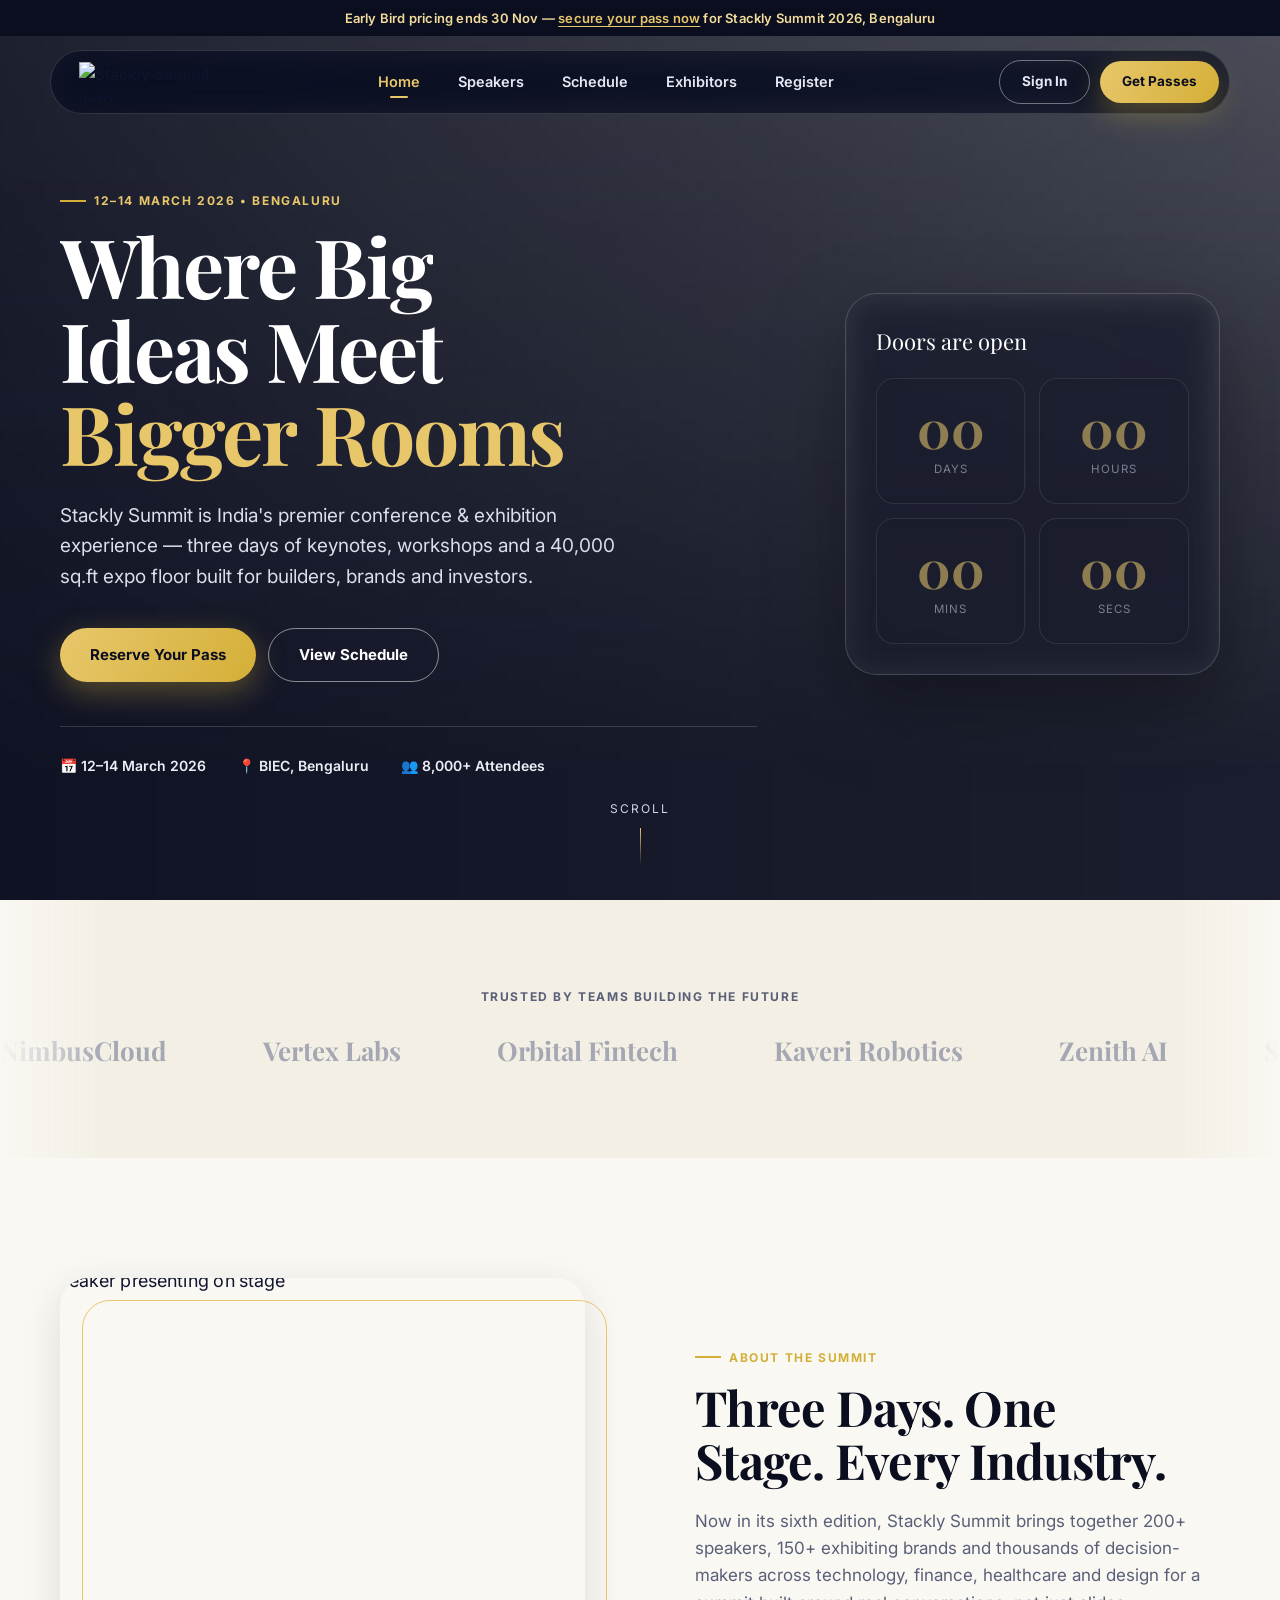
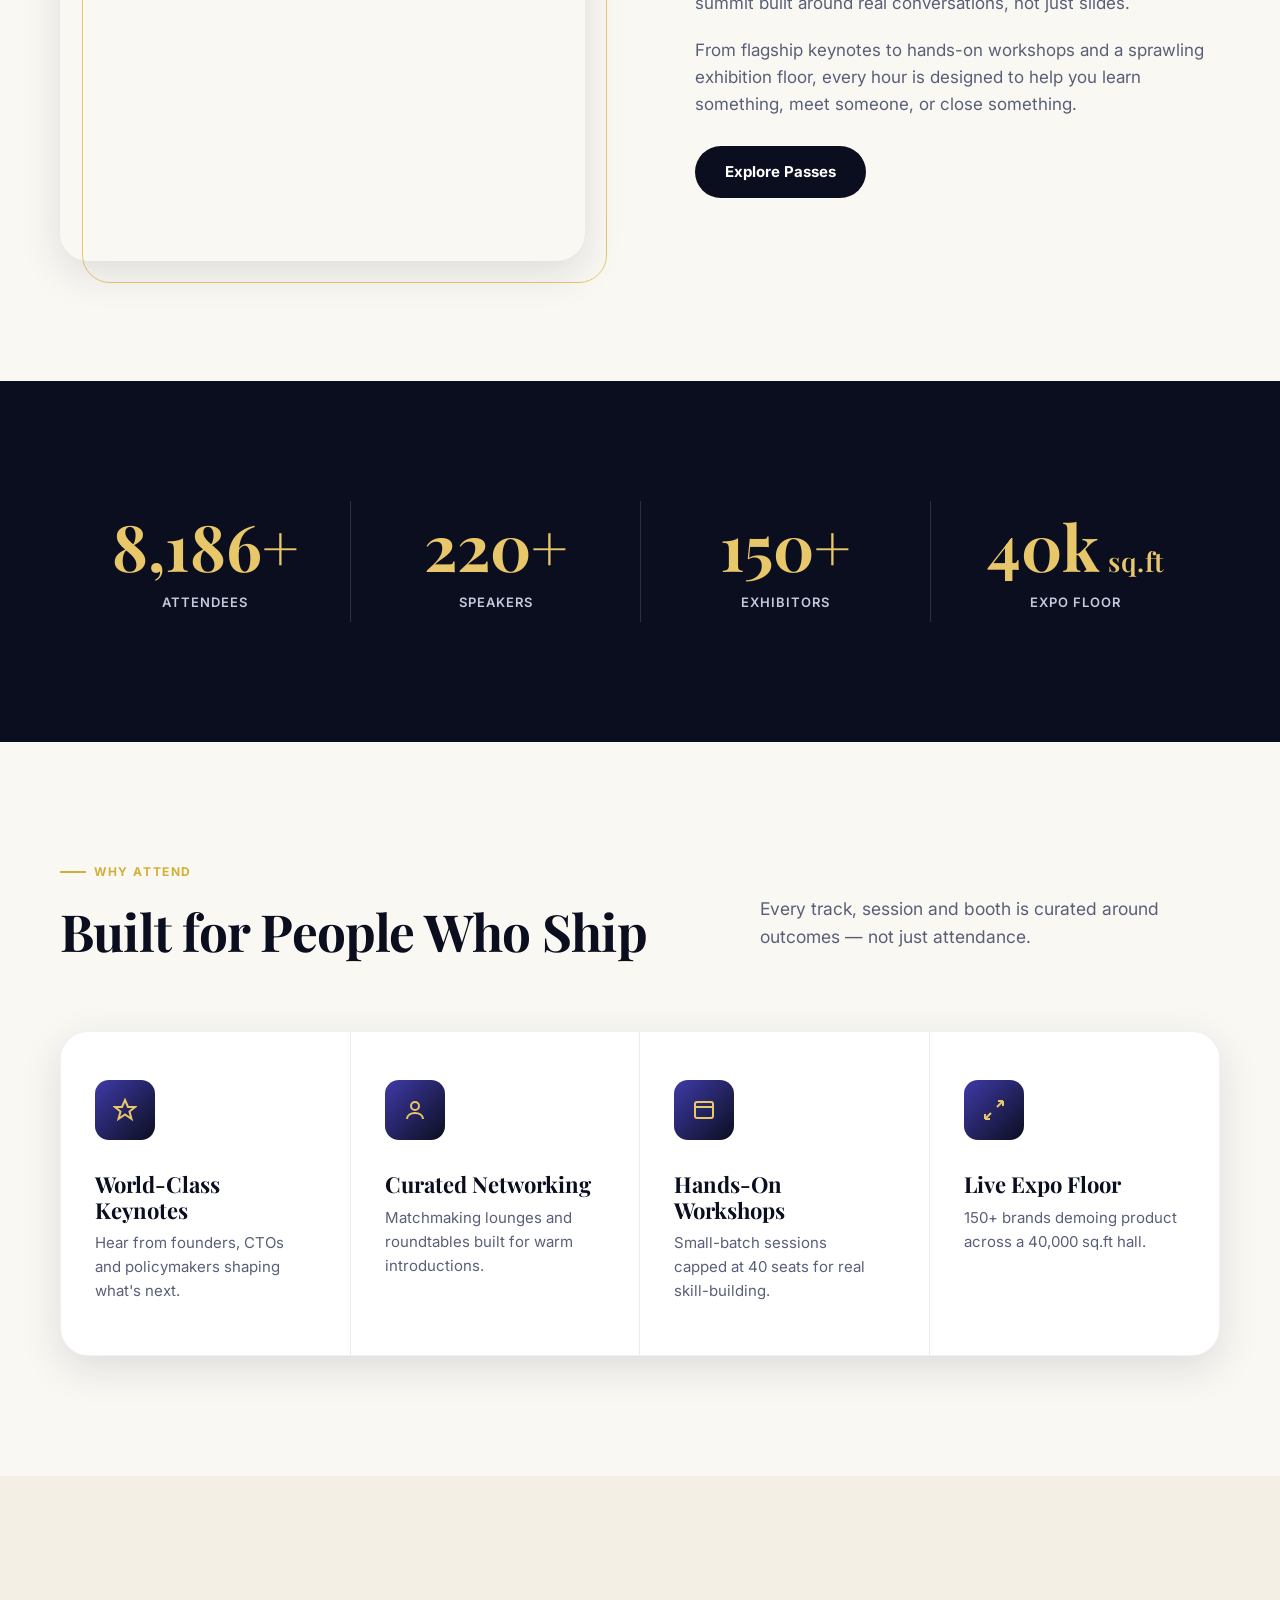
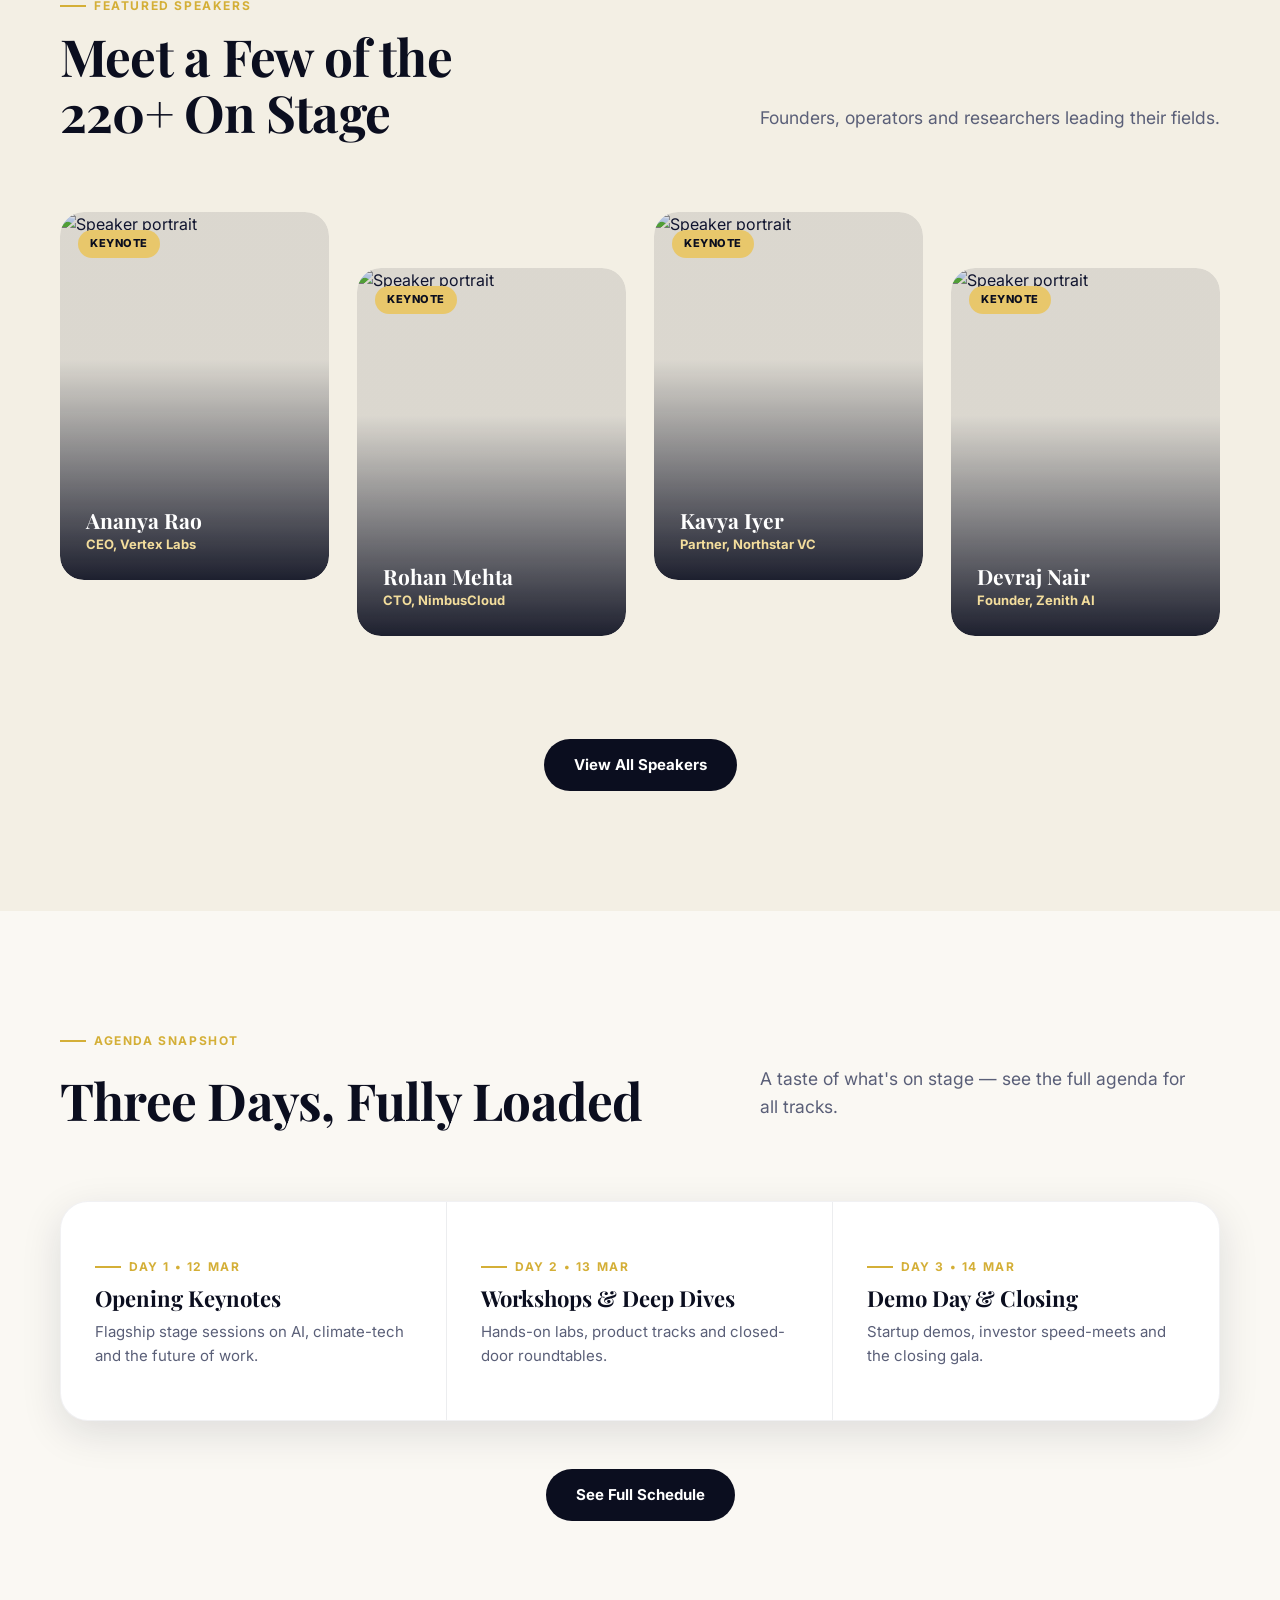
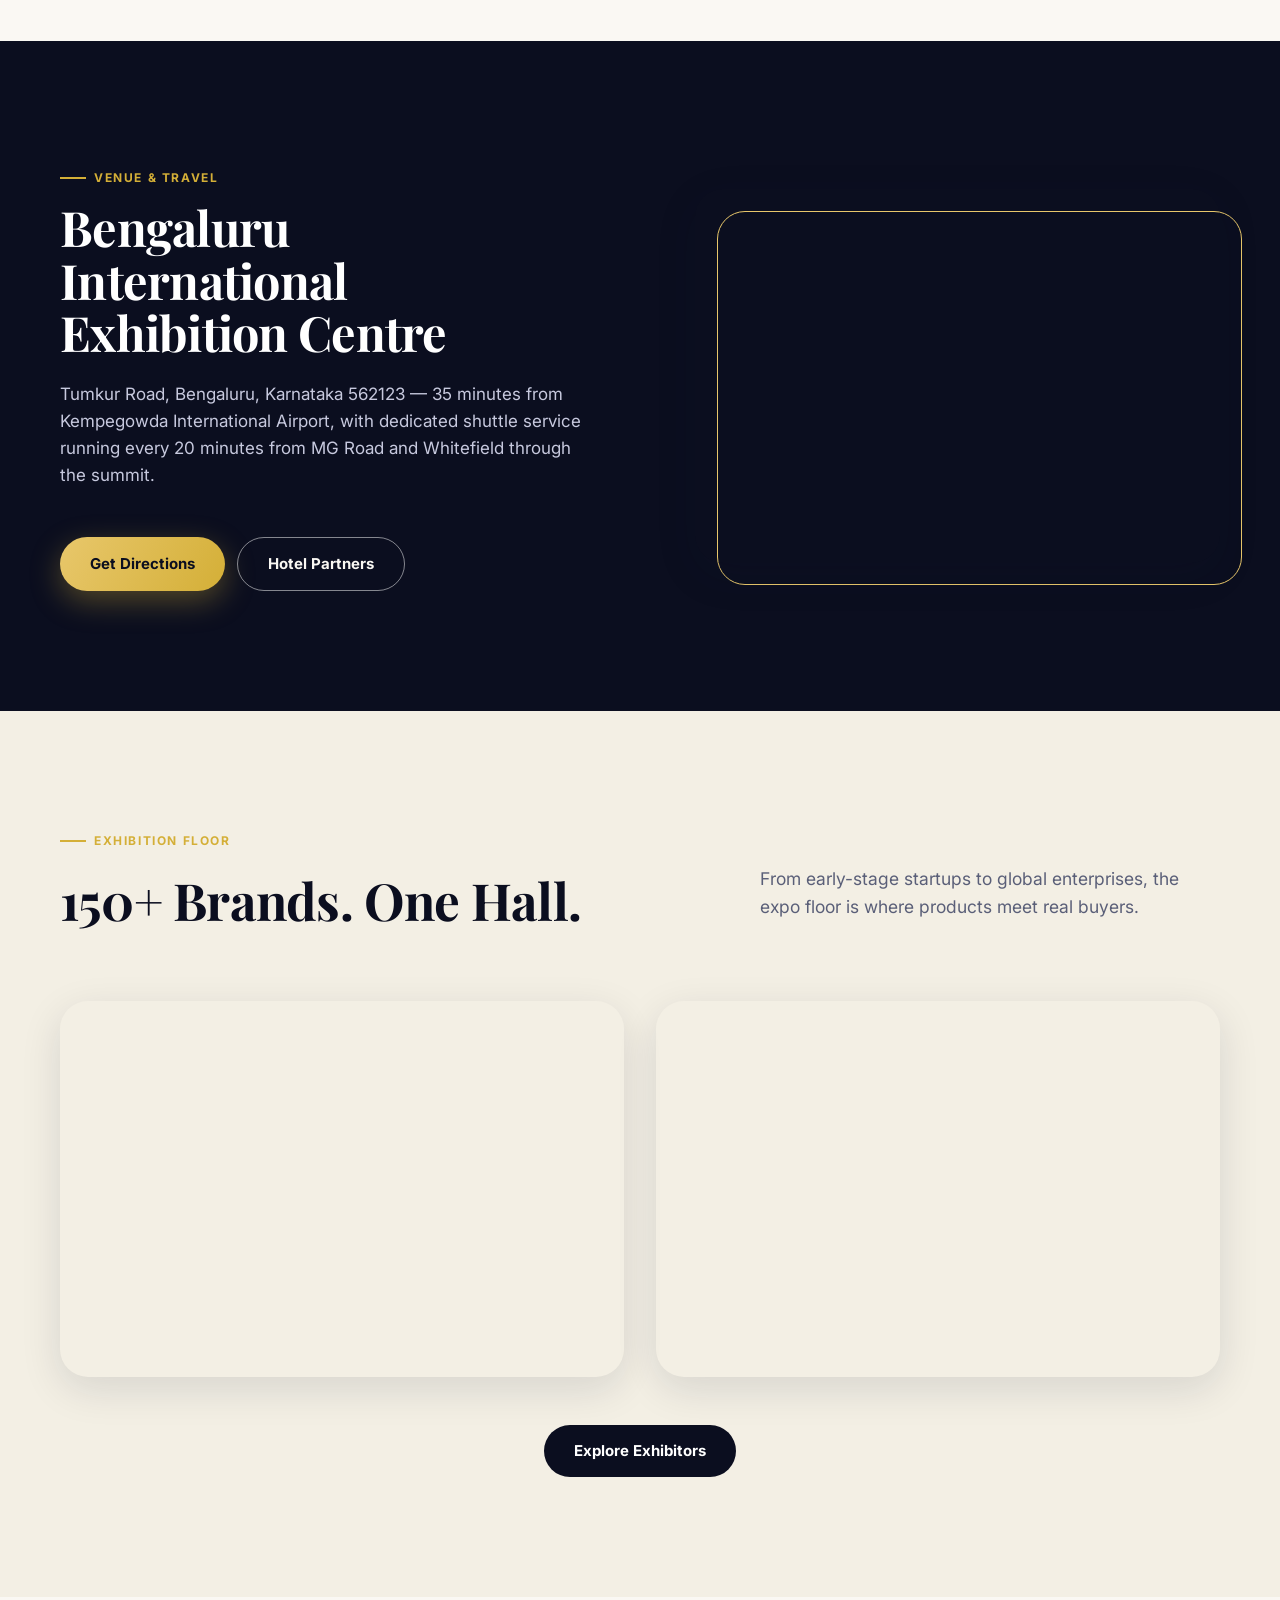
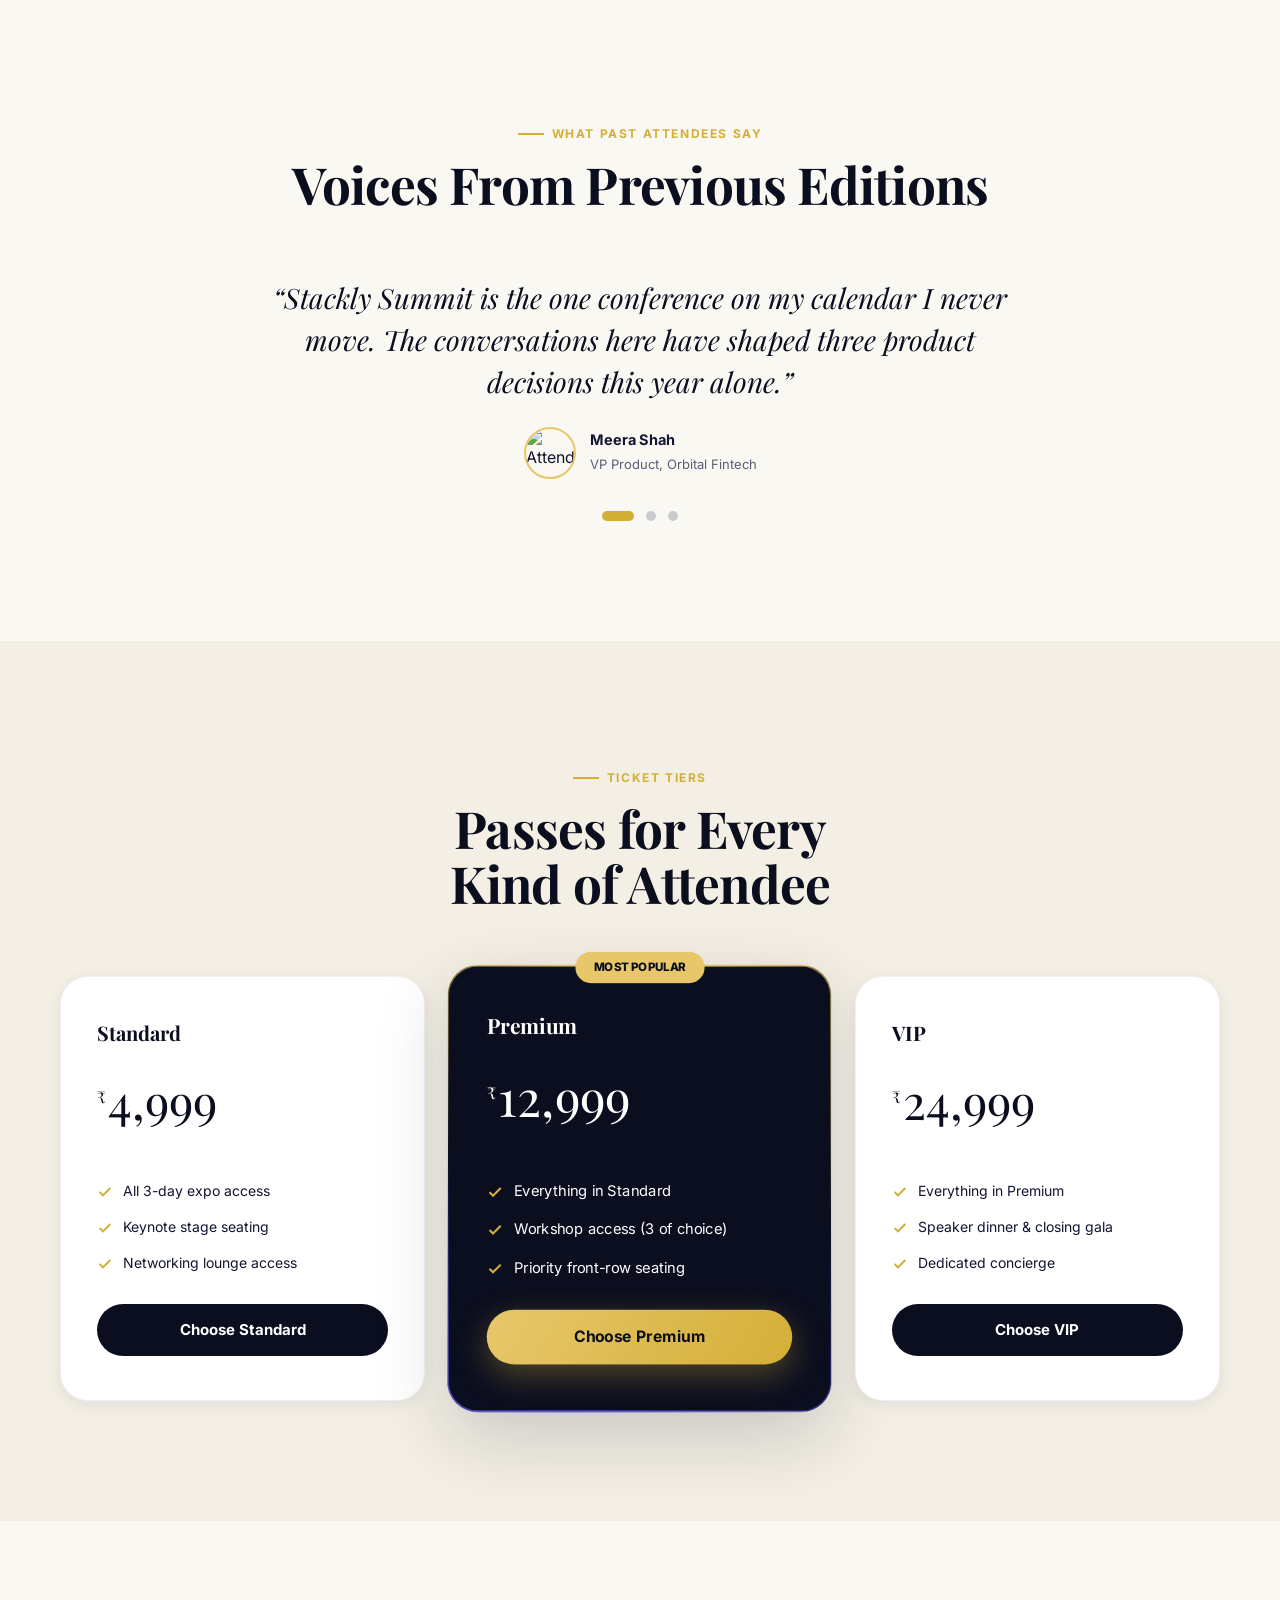
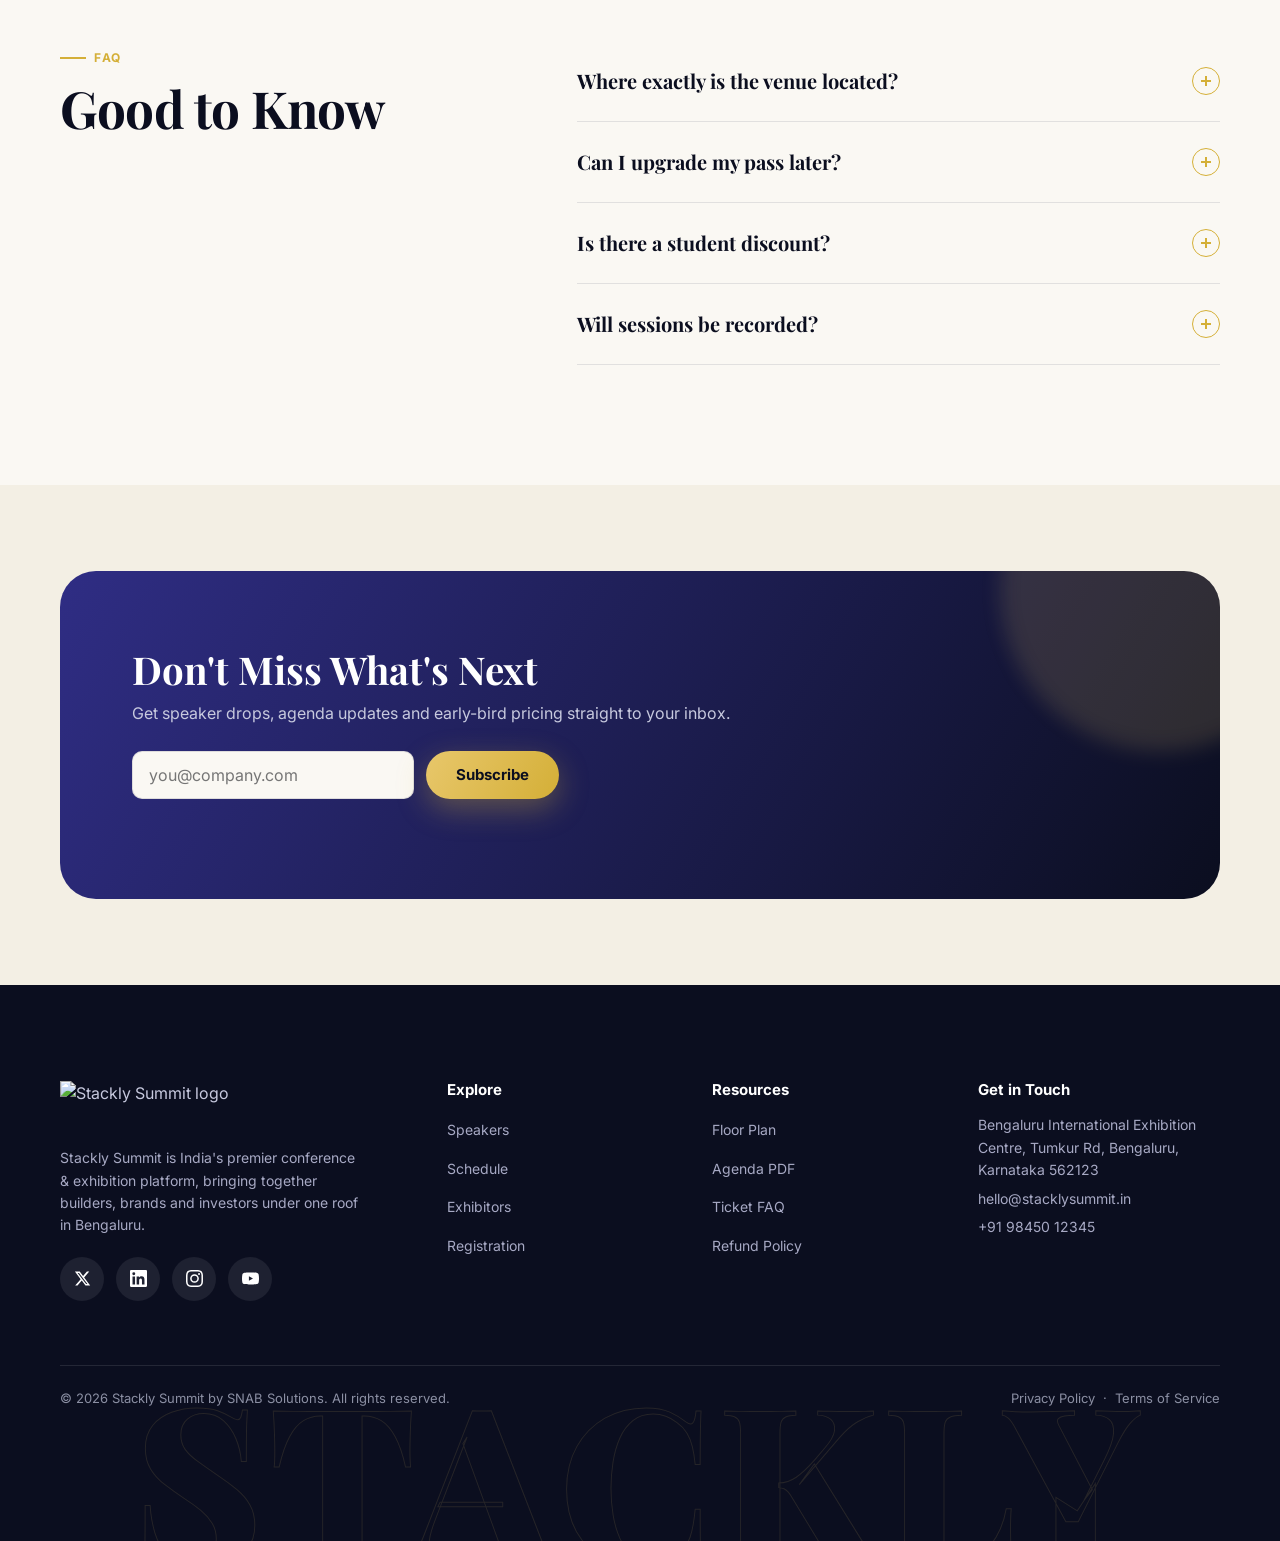
==== index.html @ 69541d1f "initial commit" ====
<!DOCTYPE html>
<html lang="en">
<head>
<meta charset="UTF-8">
<meta name="viewport" content="width=device-width, initial-scale=1.0">
<title>Stackly Summit 2026 | Conference & Exhibition, Bengaluru</title>
<meta name="description" content="Stackly Summit 2026 is India's premier conference and exhibition platform — 3 days, 220+ speakers, 150+ exhibitors in Bengaluru.">
<link rel="icon" href="https://wsrv.nl/?url=https://snabsolutions.in/wp-content/uploads/2026/02/stackly-snab-solutions.png&w=280&output=webp&q=85&fit=cover&tint=D4AF37">
<link rel="preconnect" href="https://fonts.googleapis.com">
<link rel="preconnect" href="https://fonts.gstatic.com" crossorigin>
<link href="https://fonts.googleapis.com/css2?family=Playfair+Display:wght@600;700;800&family=Inter:wght@400;500;600;700;800&display=swap" rel="stylesheet">
<meta name="theme-color" content="#0b0e1f">
<script>document.documentElement.classList.add('js')</script>
<link rel="stylesheet" href="assets/style.css">
</head>
<body>
  <div class="announce">Early Bird pricing ends 30 Nov &mdash; <a href="register.html">secure your pass now</a> for Stackly Summit 2026, Bengaluru</div>
  <header class="site-header">
    <div class="nav-wrap">
      <a href="index.html" class="logo"><img src="https://wsrv.nl/?url=https://snabsolutions.in/wp-content/uploads/2026/02/stackly-snab-solutions.png&w=280&output=webp&q=85&fit=cover&tint=D4AF37" alt="Stackly Summit logo" width="140" height="42" loading="eager"></a>
      <nav class="main-nav">
          <a href="index.html" class="active">Home</a>
          <a href="speakers.html" class="">Speakers</a>
          <a href="schedule.html" class="">Schedule</a>
          <a href="exhibitors.html" class="">Exhibitors</a>
          <a href="register.html" class="">Register</a>
      </nav>
      <div class="nav-cta">
        <a href="login.html" class="btn btn-outline btn-sm" style="border-color:rgba(255,255,255,.4);color:#e7e8f5">Sign In</a>
        <a href="register.html" class="btn btn-gold btn-sm">Get Passes</a>
        <button class="hamburger" aria-label="Menu"><span></span><span></span><span></span></button>
      </div>
    </div>
  </header>
  <div class="mobile-nav">
        <a href="index.html" class="active">Home</a>
        <a href="speakers.html" class="">Speakers</a>
        <a href="schedule.html" class="">Schedule</a>
        <a href="exhibitors.html" class="">Exhibitors</a>
        <a href="register.html" class="">Register</a>
    <a href="login.html" class="btn btn-outline">Sign In</a>
    <a href="register.html" class="btn btn-gold mt-40">Get Passes</a>
  </div>

  <section class="hero">
    <div class="hero-bg"><img fetchpriority="high" src="https://wsrv.nl/?url=https://images.unsplash.com/photo-1540575467063-178a50c2df87?auto=format&w=1920&h=1200&q=80&fit=crop&output=webp&q=70" alt="Conference audience at Stackly Summit" width="1920" height="1200"></div>
    <div class="container hero-content">
      <div class="eyebrow">12&ndash;14 March 2026 &bull; Bengaluru</div>
      <h1>Where Big Ideas Meet <em>Bigger Rooms</em></h1>
      <p>Stackly Summit is India's premier conference &amp; exhibition experience &mdash; three days of keynotes, workshops and a 40,000 sq.ft expo floor built for builders, brands and investors.</p>
      <div class="countdown" data-deadline="2026-03-12T09:00:00">
        <div class="cd-box"><strong class="cd-days">2</strong><span>Days</span></div>
        <div class="cd-box"><strong class="cd-hours">09</strong><span>Hours</span></div>
        <div class="cd-box"><strong class="cd-mins">55</strong><span>Mins</span></div>
        <div class="cd-box"><strong class="cd-secs">40</strong><span>Secs</span></div>
      </div>
      <div class="hero-actions">
        <a href="register.html" class="btn btn-gold">Reserve Your Pass</a>
        <a href="schedule.html" class="btn btn-outline">View Schedule</a>
      </div>
      <div class="hero-meta">
        <div>&#128197; 12&ndash;14 March 2026</div>
        <div>&#128205; BIEC, Bengaluru</div>
        <div>&#128101; 8,000+ Attendees</div>
      </div>
    </div>
    <div class="scroll-cue"><span>Scroll</span><span class="line"></span></div>
  </section>

  <section class="logo-strip tight">
    <p class="strip-label">Trusted by teams building the future</p>
    <div class="marquee">
      <span>NimbusCloud</span><span>Vertex Labs</span><span>Orbital Fintech</span><span>Kaveri Robotics</span><span>Zenith AI</span><span>Silverline Health</span><span>Northstar VC</span>
      <span>NimbusCloud</span><span>Vertex Labs</span><span>Orbital Fintech</span><span>Kaveri Robotics</span><span>Zenith AI</span><span>Silverline Health</span><span>Northstar VC</span>
    </div>
  </section>

  <section id="about">
    <div class="container two-col">
      <div class="reveal">
        <div class="img-frame"><img loading="lazy" decoding="async" src="https://wsrv.nl/?url=https://images.unsplash.com/photo-1517457373958-b7bdd4587205?auto=format&w=900&h=1000&q=80&fit=crop&output=webp&q=68" alt="Speaker presenting on stage" width="900" height="1000"></div>
      </div>
      <div class="reveal reveal-delay-1">
        <div class="eyebrow">About the Summit</div>
        <h2>Three Days. One Stage. Every Industry.</h2>
        <p style="color:var(--grey-600);margin-bottom:20px">Now in its sixth edition, Stackly Summit brings together 200+ speakers, 150+ exhibiting brands and thousands of decision-makers across technology, finance, healthcare and design for a summit built around real conversations, not just slides.</p>
        <p style="color:var(--grey-600);margin-bottom:28px">From flagship keynotes to hands-on workshops and a sprawling exhibition floor, every hour is designed to help you learn something, meet someone, or close something.</p>
        <a href="register.html" class="btn btn-navy">Explore Passes</a>
      </div>
    </div>
  </section>

  <section class="bg-navy">
    <div class="container stats-strip">
      <div class="stat-item reveal"><strong data-count="8200" data-suffix="+">0</strong><span>Attendees</span></div>
      <div class="stat-item reveal reveal-delay-1"><strong data-count="220" data-suffix="+">0</strong><span>Speakers</span></div>
      <div class="stat-item reveal reveal-delay-2"><strong data-count="150" data-suffix="+">0</strong><span>Exhibitors</span></div>
      <div class="stat-item reveal reveal-delay-3"><strong data-count="40" data-suffix="k sq.ft">0</strong><span>Expo Floor</span></div>
    </div>
  </section>

  <section id="why">
    <div class="container">
      <div class="section-head reveal">
        <div class="eyebrow">Why Attend</div>
        <h2>Built for People Who Ship</h2>
        <p>Every track, session and booth is curated around outcomes &mdash; not just attendance.</p>
      </div>
      <div class="grid grid-4">
        <div class="feature-card reveal"><div class="ic"><svg viewBox="0 0 24 24" fill="none" stroke-width="2"><path d="M12 2l3 7h7l-5.5 4.5L18.5 21 12 16.5 5.5 21l2-7.5L2 9h7z"/></svg></div><h3>World-Class Keynotes</h3><p>Hear from founders, CTOs and policymakers shaping what's next.</p></div>
        <div class="feature-card reveal reveal-delay-1"><div class="ic"><svg viewBox="0 0 24 24" fill="none" stroke-width="2"><circle cx="12" cy="8" r="4"/><path d="M4 21c0-4 4-6 8-6s8 2 8 6"/></svg></div><h3>Curated Networking</h3><p>Matchmaking lounges and roundtables built for warm introductions.</p></div>
        <div class="feature-card reveal reveal-delay-2"><div class="ic"><svg viewBox="0 0 24 24" fill="none" stroke-width="2"><rect x="3" y="4" width="18" height="16" rx="2"/><path d="M3 9h18"/></svg></div><h3>Hands-On Workshops</h3><p>Small-batch sessions capped at 40 seats for real skill-building.</p></div>
        <div class="feature-card reveal reveal-delay-3"><div class="ic"><svg viewBox="0 0 24 24" fill="none" stroke-width="2"><path d="M3 21l6-6M3 21v-5M3 21h5"/><path d="M21 3l-6 6M21 3v5M21 3h-5"/></svg></div><h3>Live Expo Floor</h3><p>150+ brands demoing product across a 40,000 sq.ft hall.</p></div>
      </div>
    </div>
  </section>

  <section class="bg-ivory" id="speakers-preview">
    <div class="container">
      <div class="section-head reveal">
        <div class="eyebrow">Featured Speakers</div>
        <h2>Meet a Few of the 220+ On Stage</h2>
        <p>Founders, operators and researchers leading their fields.</p>
      </div>
      <div class="grid grid-4">
        <div class="speaker-card reveal reveal-delay-0">
          <div class="img-wrap"><span class="tag">Keynote</span><img loading="lazy" decoding="async" src="https://wsrv.nl/?url=https://images.unsplash.com/photo-1633332755192-727a05c4013d?auto=format&w=440&h=505&q=80&fit=crop&output=webp&q=72" alt="Speaker portrait" width="440" height="506"></div>
          <div class="body"><h3>Ananya Rao</h3><p class="role">CEO, Vertex Labs</p></div>
        </div><div class="speaker-card reveal reveal-delay-1">
          <div class="img-wrap"><span class="tag">Keynote</span><img loading="lazy" decoding="async" src="https://wsrv.nl/?url=https://images.unsplash.com/photo-1573497019940-1c28c88b4f3e?auto=format&w=440&h=505&q=80&fit=crop&output=webp&q=72" alt="Speaker portrait" width="440" height="506"></div>
          <div class="body"><h3>Rohan Mehta</h3><p class="role">CTO, NimbusCloud</p></div>
        </div><div class="speaker-card reveal reveal-delay-2">
          <div class="img-wrap"><span class="tag">Keynote</span><img loading="lazy" decoding="async" src="https://wsrv.nl/?url=https://images.unsplash.com/photo-1560250097-0b93528c311a?auto=format&w=440&h=505&q=80&fit=crop&output=webp&q=72" alt="Speaker portrait" width="440" height="506"></div>
          <div class="body"><h3>Kavya Iyer</h3><p class="role">Partner, Northstar VC</p></div>
        </div><div class="speaker-card reveal reveal-delay-3">
          <div class="img-wrap"><span class="tag">Keynote</span><img loading="lazy" decoding="async" src="https://wsrv.nl/?url=https://images.unsplash.com/photo-1500648767791-00dcc994a43e?auto=format&w=440&h=505&q=80&fit=crop&output=webp&q=72" alt="Speaker portrait" width="440" height="506"></div>
          <div class="body"><h3>Devraj Nair</h3><p class="role">Founder, Zenith AI</p></div>
        </div>
      </div>
      <div class="text-center mt-40"><a href="speakers.html" class="btn btn-navy">View All Speakers</a></div>
    </div>
  </section>

  <section id="schedule-preview">
    <div class="container">
      <div class="section-head reveal">
        <div class="eyebrow">Agenda Snapshot</div>
        <h2>Three Days, Fully Loaded</h2>
        <p>A taste of what's on stage &mdash; see the full agenda for all tracks.</p>
      </div>
      <div class="grid grid-3">
        <div class="feature-card reveal"><div class="eyebrow">Day 1 &bull; 12 Mar</div><h3>Opening Keynotes</h3><p>Flagship stage sessions on AI, climate-tech and the future of work.</p></div>
        <div class="feature-card reveal reveal-delay-1"><div class="eyebrow">Day 2 &bull; 13 Mar</div><h3>Workshops &amp; Deep Dives</h3><p>Hands-on labs, product tracks and closed-door roundtables.</p></div>
        <div class="feature-card reveal reveal-delay-2"><div class="eyebrow">Day 3 &bull; 14 Mar</div><h3>Demo Day &amp; Closing</h3><p>Startup demos, investor speed-meets and the closing gala.</p></div>
      </div>
      <div class="text-center mt-40"><a href="schedule.html" class="btn btn-navy">See Full Schedule</a></div>
    </div>
  </section>

  <section class="bg-navy" id="venue">
    <div class="container two-col">
      <div class="reveal">
        <div class="eyebrow">Venue &amp; Travel</div>
        <h2>Bengaluru International Exhibition Centre</h2>
        <p>Tumkur Road, Bengaluru, Karnataka 562123 &mdash; 35 minutes from Kempegowda International Airport, with dedicated shuttle service running every 20 minutes from MG Road and Whitefield through the summit.</p>
        <div class="hero-actions mt-40"><a href="#" class="btn btn-gold">Get Directions</a><a href="#" class="btn btn-outline">Hotel Partners</a></div>
      </div>
      <div class="reveal reveal-delay-1">
        <div class="img-frame"><img loading="lazy" decoding="async" src="https://wsrv.nl/?url=https://images.unsplash.com/photo-1521737604893-d14cc237f11d?auto=format&w=900&h=640&q=80&fit=crop&output=webp&q=68" alt="Bengaluru exhibition venue exterior" width="900" height="640"></div>
      </div>
    </div>
  </section>

  <section id="expo-preview" class="bg-ivory">
    <div class="container">
      <div class="section-head reveal">
        <div class="eyebrow">Exhibition Floor</div>
        <h2>150+ Brands. One Hall.</h2>
        <p>From early-stage startups to global enterprises, the expo floor is where products meet real buyers.</p>
      </div>
      <div class="grid grid-2">
        <div class="img-frame reveal"><img loading="lazy" decoding="async" src="https://wsrv.nl/?url=https://images.unsplash.com/photo-1591115765373-5207764f72e7?auto=format&w=900&h=600&q=80&fit=crop&output=webp&q=68" alt="Exhibition booth with visitors" width="900" height="600"></div>
        <div class="img-frame reveal reveal-delay-1"><img loading="lazy" decoding="async" src="https://wsrv.nl/?url=https://images.unsplash.com/photo-1531058020387-3be344556be6?auto=format&w=900&h=600&q=80&fit=crop&output=webp&q=68" alt="Exhibitors demoing product" width="900" height="600"></div>
      </div>
      <div class="text-center mt-40"><a href="exhibitors.html" class="btn btn-navy">Explore Exhibitors</a></div>
    </div>
  </section>

  <section id="testimonials">
    <div class="container">
      <div class="section-head reveal">
        <div class="eyebrow">What Past Attendees Say</div>
        <h2>Voices From Previous Editions</h2>
      </div>
      <div class="testi-slider reveal">
        <div class="testi-slide active"><p>&ldquo;Stackly Summit is the one conference on my calendar I never move. The conversations here have shaped three product decisions this year alone.&rdquo;</p><div class="testi-author"><img loading="lazy" decoding="async" src="https://wsrv.nl/?url=https://images.unsplash.com/photo-1519085360753-af0119f7cbe7?auto=format&w=120&h=120&q=80&fit=crop&output=webp&q=72" alt="Attendee portrait"><div><strong>Meera Shah</strong><span>VP Product, Orbital Fintech</span></div></div></div>
        <div class="testi-slide"><p>&ldquo;We signed two enterprise deals off the back of a single afternoon on the expo floor. The ROI is simply unmatched.&rdquo;</p><div class="testi-author"><img loading="lazy" decoding="async" src="https://wsrv.nl/?url=https://images.unsplash.com/photo-1580489944761-15a19d654956?auto=format&w=120&h=120&q=80&fit=crop&output=webp&q=72" alt="Attendee portrait"><div><strong>Arjun Kapoor</strong><span>Founder, Kaveri Robotics</span></div></div></div>
        <div class="testi-slide"><p>&ldquo;The workshop tracks are genuinely hands-on &mdash; not another panel of people agreeing with each other.&rdquo;</p><div class="testi-author"><img loading="lazy" decoding="async" src="https://wsrv.nl/?url=https://images.unsplash.com/photo-1522075469751-3a6694fb2f61?auto=format&w=120&h=120&q=80&fit=crop&output=webp&q=72" alt="Attendee portrait"><div><strong>Priya Nair</strong><span>Design Lead, Zenith AI</span></div></div></div>
        <div class="testi-dots"><button class="active"></button><button></button><button></button></div>
      </div>
    </div>
  </section>

  <section class="bg-ivory" id="pricing-preview">
    <div class="container">
      <div class="section-head reveal">
        <div class="eyebrow">Ticket Tiers</div>
        <h2>Passes for Every Kind of Attendee</h2>
      </div>
      <div class="grid grid-3">
        <div class="price-card reveal"><h3>Standard</h3><div class="price"><sup>&#8377;</sup>4,999</div><ul>
          <li><svg viewBox="0 0 24 24" fill="none" stroke-width="3"><path d="M20 6L9 17l-5-5"/></svg>All 3-day expo access</li>
          <li><svg viewBox="0 0 24 24" fill="none" stroke-width="3"><path d="M20 6L9 17l-5-5"/></svg>Keynote stage seating</li>
          <li><svg viewBox="0 0 24 24" fill="none" stroke-width="3"><path d="M20 6L9 17l-5-5"/></svg>Networking lounge access</li>
        </ul><a href="register.html" class="btn btn-navy">Choose Standard</a></div>
        <div class="price-card featured reveal reveal-delay-1"><span class="badge">Most Popular</span><h3>Premium</h3><div class="price"><sup>&#8377;</sup>12,999</div><ul>
          <li><svg viewBox="0 0 24 24" fill="none" stroke-width="3"><path d="M20 6L9 17l-5-5"/></svg>Everything in Standard</li>
          <li><svg viewBox="0 0 24 24" fill="none" stroke-width="3"><path d="M20 6L9 17l-5-5"/></svg>Workshop access (3 of choice)</li>
          <li><svg viewBox="0 0 24 24" fill="none" stroke-width="3"><path d="M20 6L9 17l-5-5"/></svg>Priority front-row seating</li>
        </ul><a href="register.html" class="btn btn-gold">Choose Premium</a></div>
        <div class="price-card reveal reveal-delay-2"><h3>VIP</h3><div class="price"><sup>&#8377;</sup>24,999</div><ul>
          <li><svg viewBox="0 0 24 24" fill="none" stroke-width="3"><path d="M20 6L9 17l-5-5"/></svg>Everything in Premium</li>
          <li><svg viewBox="0 0 24 24" fill="none" stroke-width="3"><path d="M20 6L9 17l-5-5"/></svg>Speaker dinner &amp; closing gala</li>
          <li><svg viewBox="0 0 24 24" fill="none" stroke-width="3"><path d="M20 6L9 17l-5-5"/></svg>Dedicated concierge</li>
        </ul><a href="register.html" class="btn btn-navy">Choose VIP</a></div>
      </div>
    </div>
  </section>

  <section id="faq">
    <div class="container">
      <div class="section-head reveal">
        <div class="eyebrow">FAQ</div>
        <h2>Good to Know</h2>
      </div>
      <div class="accordion reveal">
        <div class="accordion-item"><button>Where exactly is the venue located? <span class="plus"></span></button><div class="accordion-panel"><p>BIEC, Tumkur Road, Bengaluru &mdash; 35 minutes from Kempegowda International Airport with dedicated shuttles running throughout the summit.</p></div></div>
        <div class="accordion-item"><button>Can I upgrade my pass later? <span class="plus"></span></button><div class="accordion-panel"><p>Yes, pass upgrades are available anytime before 1 March 2026 by writing to hello@stacklysummit.in.</p></div></div>
        <div class="accordion-item"><button>Is there a student discount? <span class="plus"></span></button><div class="accordion-panel"><p>Students get 60% off Standard passes with a valid ID &mdash; apply the code at checkout on the registration page.</p></div></div>
        <div class="accordion-item"><button>Will sessions be recorded? <span class="plus"></span></button><div class="accordion-panel"><p>Keynote and workshop recordings are made available to Premium and VIP pass holders within two weeks of the summit.</p></div></div>
      </div>
    </div>
  </section>

  <section class="bg-ivory tight" id="newsletter">
    <div class="container">
      <div class="cta-banner reveal">
        <div><h2>Don't Miss What's Next</h2><p>Get speaker drops, agenda updates and early-bird pricing straight to your inbox.</p></div>
        <form data-validate class="newsletter-form">
          <div class="form-group"><input type="email" placeholder="you@company.com" data-rule="email" data-err="Enter a valid email"><span class="err"></span></div>
          <button type="submit" class="btn btn-gold">Subscribe</button>
        </form>
      </div>
    </div>
  </section>

  <footer class="site-footer">
    <div class="container">
      <div class="footer-grid">
        <div>
          <img loading="lazy" decoding="async" src="https://wsrv.nl/?url=https://snabsolutions.in/wp-content/uploads/2026/02/stackly-snab-solutions.png&w=280&output=webp&q=85&fit=cover&tint=D4AF37" alt="Stackly Summit logo" width="150" height="40">
          <p>Stackly Summit is India's premier conference &amp; exhibition platform, bringing together builders, brands and investors under one roof in Bengaluru.</p>
          <div class="footer-social">
            <a href="404.html" aria-label="X (Twitter)"><svg viewBox="0 0 24 24" fill="currentColor"><path d="M18.244 2.25h3.308l-7.227 8.26 8.502 11.24h-6.657l-5.214-6.817L4.99 21.75H1.68l7.73-8.835L1.254 2.25H8.08l4.713 6.231zm-1.161 17.52h1.833L7.084 4.126H5.117z"/></svg></a>
            <a href="404.html" aria-label="LinkedIn"><svg viewBox="0 0 24 24" fill="currentColor"><path d="M20.45 20.45h-3.56v-5.57c0-1.33-.03-3.04-1.85-3.04-1.86 0-2.14 1.45-2.14 2.94v5.67H9.35V9h3.41v1.56h.05c.48-.9 1.64-1.85 3.37-1.85 3.6 0 4.27 2.37 4.27 5.46zM5.34 7.43a2.06 2.06 0 110-4.13 2.06 2.06 0 010 4.13zM7.12 20.45H3.55V9h3.57zM22.22 0H1.77C.79 0 0 .77 0 1.73v20.54C0 23.23.79 24 1.77 24h20.45c.98 0 1.78-.77 1.78-1.73V1.73C24 .77 23.2 0 22.22 0z"/></svg></a>
            <a href="404.html" aria-label="Instagram"><svg viewBox="0 0 24 24" fill="currentColor"><path d="M12 2.16c3.2 0 3.58.01 4.85.07 3.25.15 4.77 1.69 4.92 4.92.06 1.27.07 1.64.07 4.85 0 3.2-.01 3.58-.07 4.85-.15 3.23-1.66 4.77-4.92 4.92-1.27.06-1.64.07-4.85.07-3.2 0-3.58-.01-4.85-.07-3.26-.15-4.77-1.7-4.92-4.92-.06-1.27-.07-1.64-.07-4.85 0-3.2.01-3.58.07-4.85.15-3.23 1.66-4.77 4.92-4.92 1.27-.06 1.64-.07 4.85-.07zM12 0C8.74 0 8.33.01 7.05.07 2.7.27.27 2.69.07 7.05.01 8.33 0 8.74 0 12s.01 3.67.07 4.95c.2 4.36 2.62 6.78 6.98 6.98 1.28.06 1.69.07 4.95.07s3.67-.01 4.95-.07c4.35-.2 6.78-2.62 6.98-6.98.06-1.28.07-1.69.07-4.95s-.01-3.67-.07-4.95C23.72 2.7 21.3.27 16.95.07 15.67.01 15.26 0 12 0zm0 5.84a6.16 6.16 0 100 12.32 6.16 6.16 0 000-12.32zM12 16a4 4 0 110-8 4 4 0 010 8zm6.41-11.85a1.44 1.44 0 100 2.88 1.44 1.44 0 000-2.88z"/></svg></a>
            <a href="404.html" aria-label="YouTube"><svg viewBox="0 0 24 24" fill="currentColor"><path d="M23.5 6.19a3 3 0 00-2.11-2.12C19.5 3.5 12 3.5 12 3.5s-7.51 0-9.39.57A3 3 0 00.5 6.19 31.3 31.3 0 000 12a31.3 31.3 0 00.5 5.81 3 3 0 002.11 2.12C4.49 20.5 12 20.5 12 20.5s7.5 0 9.39-.57a3 3 0 002.11-2.12A31.3 31.3 0 0024 12a31.3 31.3 0 00-.5-5.81zM9.75 15.02V8.98L15.5 12z"/></svg></a>
          </div>
        </div>
        <div>
          <h4>Explore</h4>
          <ul>
            <li><a href="speakers.html">Speakers</a></li>
            <li><a href="schedule.html">Schedule</a></li>
            <li><a href="exhibitors.html">Exhibitors</a></li>
            <li><a href="register.html">Registration</a></li>
          </ul>
        </div>
        <div>
          <h4>Resources</h4>
          <ul>
            <li><a href="exhibitors.html#floorplan">Floor Plan</a></li>
            <li><a href="schedule.html#agenda">Agenda PDF</a></li>
            <li><a href="register.html#faq">Ticket FAQ</a></li>
            <li><a href="register.html#policy">Refund Policy</a></li>
          </ul>
        </div>
        <div>
          <h4>Get in Touch</h4>
          <ul>
            <li>Bengaluru International Exhibition Centre, Tumkur Rd, Bengaluru, Karnataka 562123</li>
            <li>hello@stacklysummit.in</li>
            <li>+91 98450 12345</li>
          </ul>
        </div>
      </div>
      <div class="footer-bottom">
        <span>&copy; 2026 Stackly Summit by SNAB Solutions. All rights reserved.</span>
        <span><a href="404.html">Privacy Policy</a> &nbsp;&middot;&nbsp; <a href="404.html">Terms of Service</a></span>
      </div>
    </div>
  </footer>
  <button class="back-top" aria-label="Back to top">&uarr;</button>
  <script src="assets/script.js"></script>
</body>
</html>
---- assets/style.css ----
/* =====================================================================
   Stackly Summit — style.css
   Mobile-first.  Breakpoints:  700px (tablet)  |  1100px (desktop)
   ===================================================================== */

/* ---------- Design tokens ---------- */
:root{
  --navy-950:#0b0e1f;
  --navy-900:#111530;
  --navy-800:#1a1f45;
  --indigo-700:#2f2d84;
  --indigo-600:#3f3aa8;
  --indigo-500:#5b52d6;
  --gold-500:#d4af37;
  --gold-400:#e8c76b;
  --gold-300:#f3dd9c;
  --ivory-50:#faf8f3;
  --ivory-100:#f3efe4;
  --grey-600:#5a5f78;
  --grey-400:#8b8fa3;
  --white:#ffffff;
  --radius-sm:8px;
  --radius-md:16px;
  --radius-lg:28px;
  --shadow-sm:0 4px 16px rgba(17,21,48,.08);
  --shadow-md:0 12px 40px rgba(17,21,48,.12);
  --shadow-lg:0 24px 70px rgba(17,21,48,.18);
  --ff-head:'Playfair Display', Georgia, serif;
  --ff-body:'Inter', -apple-system, BlinkMacSystemFont, 'Segoe UI', sans-serif;
  --container:1240px;
  --gutter:20px;
  --sec-y:64px;
  --ease:cubic-bezier(.16,1,.3,1);
  --ease-back:cubic-bezier(.34,1.56,.64,1);
  --tr:all .35s cubic-bezier(.4,0,.2,1);
  --announce-h:0px;   /* set by script.js */
  --hdr-top:0px;      /* set by script.js */
}
@property --ang{syntax:'<angle>';initial-value:0deg;inherits:false}

/* ---------- Base ---------- */
*,*::before,*::after{box-sizing:border-box;margin:0;padding:0}
html{scroll-behavior:smooth;-webkit-text-size-adjust:100%;text-size-adjust:100%;scroll-padding-top:88px}
body{
  font-family:var(--ff-body);color:var(--navy-900);background:var(--ivory-50);
  line-height:1.6;font-size:16px;
  overflow-x:hidden;overflow-x:clip;
  -webkit-font-smoothing:antialiased;
  animation:pageFadeIn .6s ease both;
  transition:opacity .28s ease;
}
body.leaving{opacity:0}
@keyframes pageFadeIn{from{opacity:0}to{opacity:1}}
img{max-width:100%;display:block}
a{text-decoration:none;color:inherit;-webkit-tap-highlight-color:transparent}
ul{list-style:none}
button{font-family:inherit;cursor:pointer;border:none;background:none;color:inherit;-webkit-tap-highlight-color:transparent}
:focus-visible{outline:2px solid var(--gold-500);outline-offset:3px;border-radius:4px}
.container{max-width:var(--container);margin:0 auto;padding-left:max(var(--gutter),env(safe-area-inset-left));padding-right:max(var(--gutter),env(safe-area-inset-right))}
h1,h2,h3,h4{font-family:var(--ff-head);font-weight:700;line-height:1.15;color:var(--navy-950);text-wrap:balance}
p{text-wrap:pretty}

.eyebrow{
  display:inline-flex;align-items:center;flex-wrap:wrap;gap:8px;
  font-size:12px;font-weight:700;letter-spacing:1.6px;text-transform:uppercase;
  color:var(--gold-500);margin-bottom:14px;
}
.eyebrow::before{content:'';width:26px;height:2px;background:var(--gold-500);display:inline-block;transform-origin:left;flex-shrink:0}

.section-head{max-width:680px;margin:0 auto 40px;text-align:center}
.section-head h2{font-size:clamp(28px,7vw,42px);margin-bottom:14px}
.section-head p{color:var(--grey-600);font-size:16px}
section{padding:var(--sec-y) 0;position:relative;overflow-x:clip}
section.tight{padding:calc(var(--sec-y) * .72) 0}
.bg-navy{background:var(--navy-950);color:var(--ivory-50)}
.bg-navy h2,.bg-navy h3,.bg-navy h4{color:var(--white)}
.bg-navy p{color:#c7c9de}
.bg-ivory{background:var(--ivory-100)}
.bg-grad{background:linear-gradient(135deg,var(--indigo-700),var(--navy-950) 70%)}

/* ---------- Scroll progress ---------- */
.scroll-progress{position:fixed;top:0;left:0;width:100%;height:3px;z-index:1200;pointer-events:none}
.scroll-progress-bar{height:100%;width:100%;transform:scaleX(0);transform-origin:left;background:linear-gradient(90deg,var(--gold-400),var(--indigo-500));box-shadow:0 0 8px rgba(212,175,55,.5);will-change:transform}

/* ---------- Buttons ---------- */
.btn{
  display:inline-flex;align-items:center;justify-content:center;gap:10px;
  min-height:48px;padding:14px 30px;border-radius:100px;font-weight:700;font-size:15px;
  position:relative;overflow:hidden;white-space:nowrap;
  translate:var(--tx,0px) var(--ty,0px);
  transition:translate .3s var(--ease),background .3s,border-color .3s,box-shadow .35s,color .3s;
}
.btn:hover{translate:var(--tx,0px) calc(var(--ty,0px) - 3px)}
.btn:active{scale:.97}
.btn .ripple{position:absolute;border-radius:50%;background:rgba(255,255,255,.5);transform:scale(0);animation:rippleAnim .6s ease-out;pointer-events:none}
@keyframes rippleAnim{to{transform:scale(3.2);opacity:0}}
.btn-gold{background:linear-gradient(120deg,var(--gold-400),var(--gold-500));color:var(--navy-950);box-shadow:0 10px 30px rgba(212,175,55,.35)}
.btn-gold::before{content:'';position:absolute;top:0;left:-60%;width:45%;height:100%;background:linear-gradient(120deg,transparent,rgba(255,255,255,.55),transparent);transform:skewX(-20deg);transition:left .65s ease;pointer-events:none}
.btn-gold:hover::before{left:130%}
.btn-gold:hover{box-shadow:0 16px 40px rgba(212,175,55,.45)}
.btn-outline{border:1.5px solid rgba(255,255,255,.5);color:inherit}
.btn-outline:hover{background:rgba(255,255,255,.1);border-color:var(--gold-400)}
.btn-navy{background:var(--navy-950);color:var(--white)}
.btn-navy:hover{background:var(--indigo-700)}
.btn-sm{min-height:42px;padding:10px 22px;font-size:13.5px}

/* ---------- Announcement bar ---------- */
.announce{background:var(--navy-950);color:var(--gold-300);font-size:12.5px;font-weight:600;letter-spacing:.2px;text-align:center;padding:9px var(--gutter);line-height:1.4}
.announce a{color:var(--gold-400);text-decoration:underline;text-underline-offset:3px}

/* ---------- Header ---------- */
header.site-header{
  position:fixed;top:var(--hdr-top);left:0;right:0;z-index:999;
  background:rgba(11,14,31,.7);-webkit-backdrop-filter:blur(14px);backdrop-filter:blur(14px);
  border-bottom:1px solid rgba(255,255,255,.08);
  transition:background .35s,box-shadow .35s,transform .5s var(--ease);
}
header.site-header.scrolled{background:rgba(11,14,31,.94);box-shadow:0 8px 30px rgba(0,0,0,.25)}
header.site-header.hide{transform:translateY(-120%)}
.nav-wrap{display:flex;align-items:center;justify-content:space-between;gap:16px;padding:10px max(var(--gutter),env(safe-area-inset-right)) 10px max(var(--gutter),env(safe-area-inset-left));max-width:var(--container);margin:0 auto}
.logo{display:block;flex-shrink:0}
.logo img{height:55px;width:auto;transition:transform .35s var(--ease)}
.logo:hover img{transform:scale(1.06) rotate(-1deg)}
nav.main-nav{display:none}
.nav-cta{display:flex;align-items:center;gap:10px}
.nav-cta .btn-outline{display:none}
.hamburger{display:flex;flex-direction:column;justify-content:center;align-items:center;gap:5px;width:44px;height:44px;margin-right:-8px;z-index:1001}
.hamburger span{width:24px;height:2px;background:var(--white);border-radius:2px;transition:transform .4s var(--ease),opacity .25s}
.hamburger.open span:nth-child(1){transform:translateY(7px) rotate(45deg)}
.hamburger.open span:nth-child(2){opacity:0;transform:scaleX(0)}
.hamburger.open span:nth-child(3){transform:translateY(-7px) rotate(-45deg)}

/* Mobile menu overlay (sits BELOW the header so the close button stays clickable) */
.mobile-nav{
  position:fixed;inset:0;z-index:998;background:var(--navy-950);
  display:flex;flex-direction:column;align-items:center;justify-content:center;gap:22px;
  padding:calc(var(--announce-h) + 80px) 24px calc(40px + env(safe-area-inset-bottom));
  overflow-y:auto;overscroll-behavior:contain;color:var(--white);
  clip-path:circle(0% at calc(100% - 34px) 38px);
  transition:clip-path .65s cubic-bezier(.7,0,.2,1);
  pointer-events:none;visibility:hidden;
}
.mobile-nav.open{clip-path:circle(150% at calc(100% - 34px) 38px);pointer-events:auto;visibility:visible}
.mobile-nav::before{content:'';position:absolute;width:420px;height:420px;border-radius:50%;background:var(--gold-400);opacity:.08;filter:blur(30px);right:-160px;bottom:-140px;pointer-events:none}
.mobile-nav > *{opacity:0;transform:translateY(26px);transition:opacity .4s ease,transform .6s var(--ease)}
.mobile-nav.open > *{opacity:1;transform:none;transition-delay:calc(.18s + var(--i,0) * .06s)}
.mobile-nav a:not(.btn){font-family:var(--ff-head);font-size:clamp(26px,7.5vw,34px);color:var(--white);padding:6px 12px}
.mobile-nav a.active:not(.btn){color:var(--gold-400)}
.mobile-nav .btn{width:min(320px,100%);font-size:15px}
.mobile-nav .btn.mt-40{margin-top:6px}

/* ---------- Hero ---------- */
.hero,.page-hero{color:var(--white)}
.hero{position:relative;min-height:calc(100vh - var(--announce-h));min-height:calc(100svh - var(--announce-h));display:flex;align-items:center;padding:calc(72px + 40px) 0 88px;overflow:hidden}
.hero-bg{position:absolute;inset:0;top:-8%;height:116%;z-index:0;will-change:transform}
.hero-bg img{width:100%;height:100%;object-fit:cover;transform:scale(1.08);animation:heroZoom 22s ease-in-out infinite alternate}
.hero-bg::after{content:'';position:absolute;inset:0;background:linear-gradient(180deg,rgba(11,14,31,.6),rgba(11,14,31,.9) 80%),linear-gradient(90deg,rgba(11,14,31,.8),rgba(11,14,31,.3))}
@keyframes heroZoom{from{transform:scale(1)}to{transform:scale(1.12)}}
.hero-content{position:relative;z-index:2;width:100%}
.hero-content .eyebrow{color:var(--gold-400)}
.hero-content h1{color:var(--white);font-size:clamp(36px,10.5vw,60px);margin-bottom:20px;letter-spacing:-.01em}
.hero-content h1 em{color:var(--gold-400);font-style:normal}
.hero-content p{color:#dcdeed;font-size:16.5px;max-width:560px;margin-bottom:28px}
.hero-actions{display:flex;flex-direction:column;gap:12px;margin-bottom:34px}
.hero-actions .btn{width:100%}
.hero-meta{display:flex;flex-direction:column;gap:10px}
.hero-meta div{display:flex;align-items:center;gap:10px;color:#eceef7;font-size:14px;font-weight:600}
.scroll-cue{display:none}

/* Hero load-in: one orchestrated sequence (words rise, then the rest follows) */
.w{display:inline-block;overflow:hidden;vertical-align:top;padding-bottom:.12em;margin-bottom:-.12em}
.w > span{display:inline-block;transform:translateY(112%);animation:wordUp 1s var(--ease) forwards;animation-delay:calc(.15s + var(--i) * .07s)}
@keyframes wordUp{to{transform:none}}
@keyframes fadeUp{from{opacity:0;transform:translateY(22px)}to{opacity:1;transform:none}}
html.js .hero-content > :not(h1),
html.js .page-hero .container > :not(h1){animation:fadeUp .9s var(--ease) both;animation-delay:calc(.45s + var(--k,0) * .1s)}
html.js .hero-content > :nth-child(1),html.js .page-hero .container > :nth-child(1){--k:0}
html.js .hero-content > :nth-child(3),html.js .page-hero .container > :nth-child(3){--k:2}
html.js .hero-content > :nth-child(4){--k:3}
html.js .hero-content > :nth-child(5){--k:4}
html.js .hero-content > :nth-child(6){--k:5}

/* Countdown */
.countdown{display:grid;grid-template-columns:repeat(4,1fr);gap:8px;margin-bottom:28px;width:100%}
.countdown .cd-box{background:rgba(255,255,255,.08);border:1px solid rgba(255,255,255,.18);-webkit-backdrop-filter:blur(8px);backdrop-filter:blur(8px);border-radius:var(--radius-sm);padding:12px 6px;text-align:center;min-width:0}
.countdown .cd-box strong{display:block;font-family:var(--ff-head);font-size:24px;line-height:1.2;color:var(--gold-400);font-variant-numeric:tabular-nums}
.countdown .cd-box span{font-size:10.5px;letter-spacing:1px;text-transform:uppercase;color:#c7c9de}
.countdown .cd-box strong.tick{animation:tick .55s var(--ease)}
@keyframes tick{0%{transform:translateY(-38%);opacity:.2}100%{transform:none;opacity:1}}
.countdown.is-ended .cd-box{opacity:.55}

/* Inner-page hero */
.page-hero{position:relative;min-height:46vh;display:flex;align-items:flex-end;padding:calc(72px + 56px) 0 44px;overflow:hidden}
.page-hero .hero-bg img{transform:scale(1.05);animation:heroZoom 24s ease-in-out infinite alternate}
.page-hero .container{position:relative;z-index:2;width:100%}
.page-hero .breadcrumb{color:#c7c9de;font-size:13px;font-weight:600;margin-bottom:14px}
.page-hero .breadcrumb a{color:var(--gold-400)}
.page-hero h1{color:var(--white);font-size:clamp(32px,9vw,54px)}
.page-hero p{color:#dcdeed;max-width:600px;margin-top:14px;font-size:16px}

/* ---------- Logo strip / marquee ---------- */
.logo-strip{padding:40px 0;background:var(--ivory-100);overflow:hidden}
.logo-strip .strip-label{text-align:center;font-size:12px;letter-spacing:1.6px;text-transform:uppercase;color:var(--grey-600);font-weight:700;margin:0 var(--gutter) 24px}
.marquee{display:flex;width:max-content;animation:marquee 28s linear infinite;will-change:transform}
.marquee span{font-family:var(--ff-head);font-size:20px;color:var(--grey-400);font-weight:700;white-space:nowrap;opacity:.75;padding-right:56px}
.logo-strip:hover .marquee{animation-play-state:paused}
.logo-strip{-webkit-mask-image:linear-gradient(90deg,transparent,#000 8%,#000 92%,transparent);mask-image:linear-gradient(90deg,transparent,#000 8%,#000 92%,transparent)}
.marquee-wrap{overflow:hidden;-webkit-mask-image:linear-gradient(90deg,transparent,#000 8%,#000 92%,transparent);mask-image:linear-gradient(90deg,transparent,#000 8%,#000 92%,transparent)}
.marquee-wrap:hover .marquee{animation-play-state:paused}
@keyframes marquee{from{transform:translateX(0)}to{transform:translateX(-50%)}}

/* ---------- Grids ---------- */
.grid{display:grid;gap:20px;grid-template-columns:1fr}

/* ---------- Feature cards ---------- */
.feature-card{
  background:var(--white);border-radius:var(--radius-md);padding:28px 24px;position:relative;overflow:hidden;
  box-shadow:var(--shadow-sm);border:1px solid rgba(17,21,48,.05);
  transition:translate .45s var(--ease),box-shadow .4s,border-color .4s,background .4s,color .4s;
}
.feature-card::after{content:'';position:absolute;inset:0;pointer-events:none;opacity:0;transition:opacity .4s;background:radial-gradient(360px circle at var(--mx,50%) var(--my,50%),rgba(212,175,55,.16),transparent 60%)}
.feature-card .ic{width:52px;height:52px;border-radius:14px;background:linear-gradient(135deg,var(--indigo-600),var(--navy-950));display:flex;align-items:center;justify-content:center;margin-bottom:18px;transition:transform .5s var(--ease-back)}
.feature-card .ic svg{width:24px;height:24px;stroke:var(--gold-400)}
.feature-card h3{font-size:19px;margin-bottom:8px;transition:color .4s}
.feature-card p{color:var(--grey-600);font-size:14.5px;transition:color .4s}
.feature-card .eyebrow{margin-bottom:10px}
@media (hover:hover){
  .feature-card:hover{translate:0 -8px;box-shadow:var(--shadow-md);border-color:var(--gold-400)}
  .feature-card:hover::after{opacity:1}
  .feature-card:hover .ic{transform:rotate(-8deg) scale(1.1)}
}

/* ---------- Stats ---------- */
.stats-strip{display:grid;grid-template-columns:repeat(2,1fr);gap:32px 16px;text-align:center}
.stat-item strong small{font-size:.42em;font-weight:600;letter-spacing:.02em;margin-left:.1em}
.stat-item strong{display:block;white-space:nowrap;font-family:var(--ff-head);font-size:clamp(30px,8vw,44px);color:var(--gold-400);font-variant-numeric:tabular-nums;line-height:1.15}
.stat-item span{font-size:12px;letter-spacing:1px;text-transform:uppercase;color:#c7c9de;font-weight:600}

/* ---------- Speaker cards ---------- */
.grid:has(> .speaker-card){grid-template-columns:repeat(2,1fr);gap:14px}
.speaker-card{background:var(--white);border-radius:var(--radius-md);overflow:hidden;box-shadow:var(--shadow-sm);position:relative;
  transform:perspective(900px) rotateX(var(--rx,0deg)) rotateY(var(--ry,0deg));
  transition:transform .3s ease-out,translate .5s var(--ease),box-shadow .4s}
.speaker-card .img-wrap{position:relative;aspect-ratio:4/4.6;overflow:hidden}
.speaker-card img{width:100%;height:100%;object-fit:cover;transition:transform .8s var(--ease)}
.speaker-card .img-wrap::after{content:'';position:absolute;inset:0;background:linear-gradient(0deg,rgba(11,14,31,.7),transparent 50%)}
.speaker-card .body{padding:14px 14px 16px}
.speaker-card h3{font-size:16px;margin-bottom:3px}
.speaker-card .role{color:var(--gold-500);font-size:12.5px;font-weight:700;line-height:1.35}
.speaker-card .tag{position:absolute;top:10px;left:10px;background:var(--gold-400);color:var(--navy-950);font-size:10px;font-weight:800;text-transform:uppercase;letter-spacing:.5px;padding:4px 10px;border-radius:100px;z-index:2}
.speaker-card .socials{display:flex;gap:10px;margin-top:10px}
.speaker-card .socials a{width:34px;height:34px;border-radius:50%;background:var(--ivory-100);display:flex;align-items:center;justify-content:center;font-size:12px;font-weight:700;color:var(--navy-900);transition:var(--tr)}
.speaker-card .socials a:hover{background:var(--gold-400);color:var(--navy-950)}
@media (hover:hover){
  .speaker-card:hover{translate:0 -8px;box-shadow:var(--shadow-lg)}
  .speaker-card:hover img{transform:scale(1.08)}
}

/* ---------- Tabs ---------- */
.tabs{display:flex;gap:8px;margin:0 calc(var(--gutter) * -1) 32px;padding:4px var(--gutter);overflow-x:auto;scroll-snap-type:x proximity;scrollbar-width:none;-webkit-overflow-scrolling:touch}
.tabs::-webkit-scrollbar{display:none}
.tab-btn{flex:0 0 auto;scroll-snap-align:center;min-height:44px;padding:10px 22px;border-radius:100px;font-weight:700;font-size:14px;background:var(--white);border:1px solid rgba(17,21,48,.1);color:var(--navy-900);transition:background .3s,color .3s,box-shadow .3s,scale .2s}
.tab-btn.active,.tab-btn:hover{background:var(--navy-950);color:var(--white)}
.tab-btn.active{box-shadow:0 8px 22px rgba(11,14,31,.25)}
.tab-btn:active{scale:.96}
.tab-panel{display:none}
.tab-panel.active{display:block;animation:fadeIn .5s var(--ease)}
@keyframes fadeIn{from{opacity:0;transform:translateY(14px)}to{opacity:1;transform:none}}

/* ---------- Timeline ---------- */
.timeline{position:relative;max-width:920px;margin:0 auto;--line-x:11px}
.timeline::before,.timeline::after{content:'';position:absolute;left:var(--line-x);top:8px;bottom:8px;width:2px;border-radius:2px}
.timeline::before{background:rgba(212,175,55,.22)}
.timeline::after{background:linear-gradient(var(--gold-400),var(--gold-500));transform-origin:top;transform:scaleY(var(--p,0));transition:transform .15s linear}
.tl-item{position:relative;padding:0 0 0 40px;margin-bottom:22px}
.tl-time{font-family:var(--ff-head);font-weight:700;color:var(--navy-950);font-size:14px;margin-bottom:8px}
.tl-card{background:var(--white);border-radius:var(--radius-md);padding:20px 18px;box-shadow:var(--shadow-sm);border-left:4px solid var(--gold-400);position:relative;overflow:visible;transition:translate .45s var(--ease),box-shadow .4s}
.tl-card::before{content:'';position:absolute;left:-36px;top:22px;width:14px;height:14px;border-radius:50%;background:var(--gold-400);box-shadow:0 0 0 5px var(--ivory-50)}
.tl-item.in .tl-card::before{animation:dotPop .7s var(--ease-back) both;animation-delay:calc(var(--d,0s) + .25s)}
@keyframes dotPop{from{transform:scale(0)}to{transform:scale(1)}}
.tl-track{display:inline-block;font-size:11px;font-weight:800;text-transform:uppercase;letter-spacing:.5px;padding:4px 11px;border-radius:100px;margin-bottom:10px}
.track-keynote{background:#f3e6c9;color:#8a6d1a}
.track-tech{background:#e1e0f7;color:#3f3aa8}
.track-workshop{background:#d9f0e6;color:#1b7a53}
.track-networking{background:#fbe0e0;color:#a12e2e}
.tl-card h4{font-size:17px;margin-bottom:6px}
.tl-card p{color:var(--grey-600);font-size:14px}
.tl-speaker{display:flex;align-items:center;gap:10px;margin-top:14px}
.tl-speaker img{width:32px;height:32px;border-radius:50%;object-fit:cover}
.tl-speaker span{font-size:13px;font-weight:600}
@media (hover:hover){.tl-card:hover{translate:6px 0;box-shadow:var(--shadow-md)}}

/* ---------- Pricing cards ---------- */
.price-card{background:var(--white);border-radius:var(--radius-lg);padding:32px 26px;box-shadow:var(--shadow-sm);border:1.5px solid rgba(17,21,48,.06);position:relative;display:flex;flex-direction:column;transition:translate .5s var(--ease),box-shadow .4s}
.price-card.featured{background:var(--navy-950);color:var(--white);box-shadow:var(--shadow-lg);margin-top:14px}
.price-card.featured h3,.price-card.featured .price{color:var(--white)}
.price-card.featured::before{content:'';position:absolute;inset:-2px;border-radius:calc(var(--radius-lg) + 2px);padding:2px;pointer-events:none;
  background:conic-gradient(from var(--ang),var(--gold-400),transparent 28%,var(--indigo-500) 55%,transparent 78%,var(--gold-400));
  -webkit-mask:linear-gradient(#000 0 0) content-box,linear-gradient(#000 0 0);
  -webkit-mask-composite:xor;mask:linear-gradient(#000 0 0) content-box exclude,linear-gradient(#000 0 0);
  animation:spinAng 6s linear infinite}
@keyframes spinAng{to{--ang:360deg}}
.price-card .badge{position:absolute;top:-14px;left:50%;transform:translateX(-50%);background:var(--gold-400);color:var(--navy-950);font-size:11px;font-weight:800;padding:6px 18px;border-radius:100px;text-transform:uppercase;white-space:nowrap;animation:badgeBob 2.4s ease-in-out infinite}
@keyframes badgeBob{0%,100%{transform:translateX(-50%) translateY(0)}50%{transform:translateX(-50%) translateY(-4px)}}
.price-card h3{font-size:20px;margin-bottom:6px}
.price-card .price{font-family:var(--ff-head);font-size:38px;color:var(--navy-950);margin:12px 0}
.price-card .price sup{font-size:16px;margin-right:2px}
.price-card .price small{font-size:13px;font-weight:400;color:var(--grey-600)}
.price-card ul{margin:22px 0;flex:1}
.price-card ul li{display:flex;align-items:flex-start;gap:10px;font-size:14px;padding:7px 0;color:inherit}
.price-card ul li svg{width:16px;height:16px;stroke:var(--gold-500);flex-shrink:0;margin-top:4px}
@media (hover:hover){.price-card:hover{translate:0 -10px;box-shadow:var(--shadow-lg)}}

/* ---------- Testimonials (crossfade stack; dots double as autoplay timer) ---------- */
.testi-slider{position:relative;max-width:760px;margin:0 auto;text-align:center;display:grid;touch-action:pan-y}
.testi-slide{grid-area:1/1;opacity:0;visibility:hidden;transform:translateY(16px);transition:opacity .7s ease,transform .8s var(--ease),visibility 0s .7s}
.testi-slide.active{opacity:1;visibility:visible;transform:none;transition-delay:0s}
.testi-slide p{font-family:var(--ff-head);font-size:clamp(18px,5vw,28px);font-style:italic;color:var(--navy-950);margin-bottom:24px;line-height:1.5}
.testi-author{display:flex;align-items:center;justify-content:center;gap:14px;text-align:left}
.testi-author img{width:52px;height:52px;border-radius:50%;object-fit:cover;border:2px solid var(--gold-400)}
.testi-author strong{display:block;font-size:14.5px}
.testi-author span{font-size:13px;color:var(--grey-600)}
.testi-dots{grid-area:2/1;display:flex;justify-content:center;gap:12px;margin-top:32px}
.testi-dots button{position:relative;width:10px;height:10px;border-radius:6px;background:rgba(17,21,48,.2);transition:width .5s var(--ease),background .3s}
.testi-dots button::before{content:'';position:absolute;inset:-14px -6px}
.testi-dots button.active{width:32px;background:rgba(212,175,55,.3)}
.testi-dots button.active::after{content:'';position:absolute;inset:0;border-radius:inherit;background:var(--gold-500);transform-origin:left;animation:dotFill 6s linear forwards}
.testi-slider:hover .testi-dots button.active::after,.testi-slider:focus-within .testi-dots button.active::after{animation-play-state:paused}
@keyframes dotFill{from{transform:scaleX(0)}to{transform:scaleX(1)}}

/* ---------- Accordion ---------- */
.accordion{max-width:760px;margin:0 auto}
.accordion-item{border-bottom:1px solid rgba(17,21,48,.1)}
.accordion-item button{width:100%;display:flex;justify-content:space-between;align-items:center;gap:16px;min-height:60px;padding:18px 0;text-align:left;font-family:var(--ff-head);font-size:17px;font-weight:700;color:var(--navy-950);transition:color .3s}
.accordion-item button:hover{color:var(--indigo-600)}
.accordion-item .plus{width:28px;height:28px;border-radius:50%;border:1.5px solid var(--gold-500);display:flex;align-items:center;justify-content:center;flex-shrink:0;transition:transform .5s var(--ease),background .3s;position:relative}
.accordion-item .plus::before,.accordion-item .plus::after{content:'';position:absolute;background:var(--gold-500);transition:transform .4s var(--ease),opacity .3s,background .3s}
.accordion-item .plus::before{width:10px;height:2px}
.accordion-item .plus::after{width:2px;height:10px}
.accordion-item.open .plus{transform:rotate(180deg);background:var(--gold-500)}
.accordion-item.open .plus::before{background:var(--navy-950)}
.accordion-item.open .plus::after{transform:rotate(90deg);opacity:0}
.accordion-panel{max-height:0;overflow:hidden;opacity:0;transition:max-height .5s var(--ease),opacity .4s ease}
.accordion-item.open .accordion-panel{opacity:1}
.accordion-panel p{padding:0 0 22px;color:var(--grey-600);font-size:14.5px;max-width:640px}

/* ---------- Forms ---------- */
.form-card{background:var(--white);border-radius:var(--radius-md);padding:24px 20px;box-shadow:var(--shadow-md)}
.form-row{display:grid;grid-template-columns:1fr;gap:18px;margin-bottom:18px}
.form-group{display:flex;flex-direction:column;gap:8px;min-width:0}
.form-group.full{grid-column:1/-1}
.form-group label{font-size:13px;font-weight:700;color:var(--navy-900)}
.form-group input,.form-group select,.form-group textarea{
  width:100%;min-height:48px;padding:13px 16px;border-radius:10px;border:1.5px solid rgba(17,21,48,.12);
  font-family:inherit;font-size:16px;color:var(--navy-900);background:var(--ivory-50);transition:border-color .3s,background .3s,box-shadow .3s;
}
.form-group textarea{min-height:120px;resize:vertical}
.form-group input:focus,.form-group select:focus,.form-group textarea:focus{outline:none;border-color:var(--gold-500);background:var(--white);box-shadow:0 0 0 4px rgba(212,175,55,.14)}
.form-group .err{font-size:12.5px;color:#c0392b;min-height:16px;transition:opacity .3s,transform .4s var(--ease);opacity:0;transform:translateY(-4px)}
.form-group .err:not(:empty){opacity:1;transform:none}
.form-group input.invalid,.form-group select.invalid,.form-group textarea.invalid{border-color:#c0392b;background:#fff7f6}
.form-group .invalid.shake{animation:shake .45s}
@keyframes shake{20%{transform:translateX(-6px)}40%{transform:translateX(5px)}60%{transform:translateX(-3px)}80%{transform:translateX(2px)}}
.checkbox-row{display:flex;align-items:flex-start;gap:10px;font-size:13.5px;color:var(--grey-600);margin-bottom:22px}
.checkbox-row input{width:20px;height:20px;margin-top:2px;flex-shrink:0;accent-color:var(--gold-500)}
.form-card form > .btn{width:100%}
.form-success{display:none;text-align:center;padding:36px 0}
.form-success.show{display:block;animation:fadeIn .6s var(--ease)}
.form-success .tick{width:70px;height:70px;border-radius:50%;background:#1b7a53;display:flex;align-items:center;justify-content:center;margin:0 auto 20px;color:#fff;font-size:32px}
.form-success.show .tick{animation:tickPop .7s var(--ease-back) both .1s}
@keyframes tickPop{from{transform:scale(0) rotate(-40deg)}to{transform:none}}
.newsletter-form{display:flex;flex-direction:column;gap:12px;width:100%}
.newsletter-form .btn{width:100%}
.form-success.inline{padding:0}
.form-success.inline h3{color:var(--white);font-size:22px}

/* ---------- Steps ---------- */
.steps{counter-reset:step}
.step-item{display:flex;gap:18px;margin-bottom:34px;position:relative}
.step-item::before{counter-increment:step;content:counter(step);flex-shrink:0;width:46px;height:46px;border-radius:50%;background:var(--navy-950);color:var(--gold-400);font-family:var(--ff-head);font-size:19px;font-weight:700;display:flex;align-items:center;justify-content:center}
.step-item:not(:last-child)::after{content:'';position:absolute;left:22px;top:52px;bottom:-30px;width:2px;background:linear-gradient(var(--gold-400),transparent)}
.step-item h4{font-size:17px;margin-bottom:6px}
.step-item p{color:var(--grey-600);font-size:14.5px}
.step-item.in::before{animation:dotPop .7s var(--ease-back) both}

/* ---------- CTA banner ---------- */
.cta-banner{background:linear-gradient(120deg,var(--indigo-700),var(--navy-950),var(--indigo-700));background-size:200% 200%;animation:gradientShift 9s ease infinite;border-radius:var(--radius-lg);padding:36px 22px;display:flex;align-items:stretch;flex-direction:column;justify-content:space-between;gap:24px;color:var(--white);position:relative;overflow:hidden}
@keyframes gradientShift{0%{background-position:0% 50%}50%{background-position:100% 50%}100%{background-position:0% 50%}}
.cta-banner::before{content:'';position:absolute;width:320px;height:320px;background:var(--gold-400);opacity:.15;border-radius:50%;top:-140px;right:-100px;filter:blur(10px);animation:floatBlob 9s ease-in-out infinite alternate;pointer-events:none}
@keyframes floatBlob{to{transform:translate(-40px,50px) scale(1.15)}}
.cta-banner > *{position:relative}
.cta-banner h2{color:var(--white);max-width:480px;font-size:clamp(24px,6.5vw,34px)}
.cta-banner p{color:#c7c9de;margin-top:10px}

/* ---------- Table ---------- */
.compare-table{width:100%;min-width:560px;border-collapse:separate;border-spacing:0;background:var(--white);border-radius:var(--radius-md);overflow:hidden;box-shadow:var(--shadow-sm)}
.compare-table th,.compare-table td{padding:16px 18px;text-align:left;font-size:14px;border-bottom:1px solid rgba(17,21,48,.06)}
.compare-table th{background:var(--navy-950);color:var(--white);font-family:var(--ff-head);font-weight:700}
.compare-table tr:last-child td{border-bottom:none}
.compare-table td:first-child{font-weight:700}
.compare-table th:first-child,.compare-table td:first-child{position:sticky;left:0;z-index:1}
.compare-table td:first-child{background:var(--white)}
.compare-table tbody tr{transition:background .25s}
.compare-table tbody tr:hover td{background:#fbf7ea}
.compare-table .yes{color:#1b7a53;font-weight:800}
.compare-table .no{color:#c0392b;font-weight:800}

/* ---------- Footer ---------- */
footer.site-footer{background:var(--navy-950);color:#c7c9de;padding-top:56px;position:relative;overflow:hidden}
footer.site-footer .container{position:relative;z-index:1}
.footer-grid{display:grid;grid-template-columns:1fr;gap:32px;padding-bottom:44px;border-bottom:1px solid rgba(255,255,255,.1)}
.footer-grid img{height:50px;width:auto;margin-bottom:16px}
.footer-grid p{font-size:14px;color:#a7a9c4}
.footer-grid h4{color:var(--white);font-size:15px;margin-bottom:16px;font-family:var(--ff-body);font-weight:700}
.footer-grid ul li{margin-bottom:6px;font-size:14px;color:#a7a9c4}
.footer-grid ul li a{display:inline-block;padding:5px 0;font-size:14px;color:#a7a9c4;transition:color .3s,translate .3s var(--ease)}
.footer-grid ul li a:hover{color:var(--gold-400);translate:4px 0}
.footer-social{display:flex;gap:12px;margin-top:20px}
.footer-social a{width:44px;height:44px;border-radius:50%;background:rgba(255,255,255,.08);display:flex;align-items:center;justify-content:center;font-size:13px;font-weight:700;color:var(--white);transition:background .3s,color .3s,translate .4s var(--ease-back)}
.footer-social a:hover{background:var(--gold-400);color:var(--navy-950);translate:0 -4px}
.footer-social a svg{width:17px;height:17px;fill:currentColor}
.footer-bottom{display:flex;flex-direction:column;gap:8px;padding:22px 0 calc(22px + env(safe-area-inset-bottom));font-size:13px;color:#8b8fa3}
.footer-bottom a{color:#8b8fa3;padding:4px 0;transition:color .3s}
.footer-bottom a:hover{color:var(--gold-400)}

/* ---------- 404 (kept from original) ---------- */
.error-404{min-height:88vh;display:flex;align-items:center;padding-top:120px;background:radial-gradient(circle at 15% 20%,rgba(212,175,55,.08),transparent 45%),radial-gradient(circle at 85% 80%,rgba(63,58,168,.08),transparent 45%),var(--ivory-50);position:relative;overflow:hidden}
.error-404::before{content:'404';position:absolute;top:50%;left:50%;transform:translate(-50%,-50%);font-family:var(--ff-head);font-size:min(46vw,520px);font-weight:800;color:var(--navy-950);opacity:.04;line-height:1;pointer-events:none;white-space:nowrap}
.error-404-inner{position:relative;z-index:2;max-width:640px;margin:0 auto;text-align:center}
.error-404-inner .eyebrow{justify-content:center}
.error-404-inner h1{font-size:clamp(28px,4vw,42px);margin-bottom:16px}
.error-404-inner p{color:var(--grey-600);font-size:17px;max-width:520px;margin:0 auto 34px}
.error-404-links{display:flex;justify-content:center;align-items:center;gap:10px;flex-wrap:wrap;margin-top:40px;font-size:12.5px;font-weight:700}
.error-404-links a{color:var(--navy-900)}
.error-404-links a:hover{color:var(--gold-500)}
.error-404-links span{color:var(--grey-400)}

/* ---------- Back to top ---------- */
.back-top{position:fixed;bottom:calc(16px + env(safe-area-inset-bottom));right:max(16px,env(safe-area-inset-right));width:46px;height:46px;border-radius:50%;background:var(--gold-400);color:var(--navy-950);display:flex;align-items:center;justify-content:center;font-weight:800;z-index:500;opacity:0;translate:0 16px;pointer-events:none;transition:opacity .35s,translate .5s var(--ease),background .3s;box-shadow:var(--shadow-md)}
.back-top.show{opacity:1;translate:0 0;pointer-events:auto}
.back-top:hover{background:var(--gold-300)}

/* ---------- Scroll reveal (keyframe-based, so hover transitions are never hijacked) ---------- */
html.js .reveal{opacity:0}
html.js .reveal.in{opacity:1;animation:revealIn .9s var(--ease) backwards;animation-delay:var(--d,0s)}
@keyframes revealIn{from{opacity:0;transform:translate(var(--rx,0),var(--ry,32px)) scale(var(--rs,.98))}to{opacity:1;transform:none}}
.reveal[data-anim="left"]{--rx:-44px;--ry:0}
.reveal[data-anim="right"]{--rx:44px;--ry:0}
.reveal[data-anim="zoom"]{--rs:.9;--ry:0}
.reveal-delay-1{--d:.1s}.reveal-delay-2{--d:.2s}.reveal-delay-3{--d:.3s}.reveal-delay-4{--d:.4s}
.reveal.in .eyebrow::before{animation:lineGrow .9s var(--ease) both .2s}
@keyframes lineGrow{from{transform:scaleX(0)}to{transform:scaleX(1)}}

/* ---------- Utility ---------- */
.text-center{text-align:center}
.mt-40{margin-top:32px}
.two-col{display:grid;grid-template-columns:1fr;gap:40px;align-items:center}
.two-col h2{font-size:clamp(28px,7vw,42px);margin-bottom:16px}
.img-frame{border-radius:var(--radius-md);overflow:hidden;box-shadow:var(--shadow-md);position:relative;z-index:1;transition:box-shadow .4s ease}
.img-frame img{width:100%;height:100%;object-fit:cover;transform:scale(1.12) translateY(calc(var(--iy,0) * 1%));transition:transform .7s var(--ease)}
html.js .reveal.in .img-frame,html.js .img-frame.reveal.in{animation:frameOpen 1.2s var(--ease) backwards;animation-delay:var(--d,0s)}
@keyframes frameOpen{from{clip-path:inset(0 0 100% 0)}to{clip-path:inset(0 0 0 0)}}
@media (hover:hover){.img-frame:hover{box-shadow:var(--shadow-lg)}.img-frame:hover img{transform:scale(1.18) translateY(calc(var(--iy,0) * 1%))}}
.badge-float{position:absolute;bottom:-22px;left:-10px;background:var(--white);border-radius:var(--radius-md);box-shadow:var(--shadow-md);padding:16px 22px;display:flex;align-items:center;gap:14px}
.badge-float strong{display:block;font-family:var(--ff-head);font-size:24px;color:var(--navy-950)}
.badge-float span{font-size:12px;color:var(--grey-600);text-transform:uppercase;letter-spacing:.5px}

/* =====================================================================
   TABLET  ≥ 700px
   ===================================================================== */
@media (min-width:700px){
  :root{--gutter:32px;--sec-y:88px}
  .announce{font-size:13px}
  .logo img{height:40px}
  .nav-cta .btn-gold{display:inline-flex}
  .hero-actions{flex-direction:row;flex-wrap:wrap}
  .hero-actions .btn{width:auto}
  .hero-meta{flex-direction:row;flex-wrap:wrap;gap:12px 32px}
  .hero-content p{font-size:18px}
  .countdown{display:flex;gap:14px;width:auto;flex-wrap:wrap}
  .countdown .cd-box{padding:14px 18px;min-width:80px}
  .countdown .cd-box strong{font-size:28px}
  .page-hero{min-height:52vh}
  .grid{gap:24px}
  .grid-2{grid-template-columns:repeat(2,1fr)}
  .grid-3,.grid-4{grid-template-columns:repeat(2,1fr)}
  .grid-3 > :last-child:nth-child(odd){grid-column:1/-1}
  .grid:has(> .speaker-card){grid-template-columns:repeat(2,1fr);gap:22px}
  .speaker-card .body{padding:20px 22px}
  .speaker-card h3{font-size:18px}
  .speaker-card .role{font-size:13px}
  .stats-strip{grid-template-columns:repeat(4,1fr);gap:24px}
  .section-head{margin-bottom:52px}
  .tabs{justify-content:center;flex-wrap:wrap;overflow:visible;margin:0 0 44px;padding:0}
  .form-card{padding:40px}
  .form-row{grid-template-columns:1fr 1fr;gap:22px;margin-bottom:22px}
  .form-card form > .btn{width:auto}
  .newsletter-form{flex-direction:row;align-items:flex-start;width:auto}
  .newsletter-form .form-group{min-width:260px}
  .newsletter-form .btn{width:auto}
  .cta-banner{padding:52px 44px;flex-direction:row;align-items:center;flex-wrap:wrap}
  .timeline{--line-x:143px}
  .tl-item{display:grid;grid-template-columns:120px 1fr;gap:48px;padding:0;margin-bottom:12px}
  .tl-time{text-align:right;padding-top:24px;font-size:15px;margin:0}
  .tl-card{padding:26px 28px;margin-bottom:6px}
  .tl-card::before{left:-31px;top:30px}
  .price-card.featured{scale:1.03}
  .footer-grid{grid-template-columns:1fr 1fr;gap:40px}
  .footer-grid > :first-child{grid-column:1/-1}
  .footer-bottom{flex-direction:row;justify-content:space-between;align-items:center;flex-wrap:wrap}
  .back-top{bottom:28px;right:28px}
  .step-item{gap:24px}
  .step-item::before{width:52px;height:52px}
  .step-item:not(:last-child)::after{left:25px;top:58px}
  .error-404-links{gap:14px;font-size:13.5px}
}

/* =====================================================================
   DESKTOP  ≥ 1100px  — redesigned layout
   ===================================================================== */
@media (min-width:1100px){
  :root{--gutter:40px;--sec-y:120px}
  html{scroll-padding-top:110px}

  /* Floating capsule navigation */
  header.site-header,header.site-header.scrolled{background:transparent;border:0;box-shadow:none;-webkit-backdrop-filter:none;backdrop-filter:none;pointer-events:none}
  .nav-wrap{pointer-events:auto;width:calc(100% - 64px);max-width:1180px;margin:14px auto 0;padding:9px 10px 9px 28px;border-radius:100px;
    background:rgba(11,14,31,.5);-webkit-backdrop-filter:blur(18px) saturate(1.4);backdrop-filter:blur(18px) saturate(1.4);
    border:1px solid rgba(255,255,255,.14);transition:background .4s,box-shadow .4s,border-color .4s}
  header.site-header.scrolled .nav-wrap{background:rgba(11,14,31,.9);box-shadow:0 18px 50px rgba(0,0,0,.3);border-color:rgba(232,199,107,.25)}
  nav.main-nav{display:flex;align-items:center;gap:6px}
  nav.main-nav a{color:#e7e8f5;font-weight:600;font-size:14.5px;position:relative;padding:10px 16px;border-radius:100px;transition:color .3s,background .3s}
  nav.main-nav a::after{content:'';position:absolute;left:50%;bottom:5px;width:0;height:2px;background:var(--gold-400);translate:-50% 0;border-radius:2px;transition:width .4s var(--ease)}
  nav.main-nav a:hover{background:rgba(255,255,255,.06)}
  nav.main-nav a:hover::after,nav.main-nav a.active::after{width:18px}
  nav.main-nav a.active{color:var(--gold-400)}
  .nav-cta .btn-outline{display:inline-flex}
  .hamburger,.mobile-nav{display:none}

  /* Hero: two-column, countdown becomes a glass panel */
  .hero{padding:calc(72px + 80px) 0 120px}
  .hero-content{display:grid;grid-template-columns:minmax(0,1.3fr) minmax(320px,.7fr);column-gap:88px;align-items:start}
  .hero-content > *{grid-column:1}
  .hero-content .countdown{grid-column:2;grid-row:1 / span 5;align-self:center;margin:0}
  .hero-content h1{font-size:clamp(56px,6.4vw,92px);line-height:1.02;letter-spacing:-.025em;margin-bottom:26px}
  .hero-content p{font-size:19px;margin-bottom:36px}
  .hero-actions{margin-bottom:0}
  .hero-meta{margin-top:44px;padding-top:28px;border-top:1px solid rgba(255,255,255,.16)}
  .hero .countdown{display:grid;grid-template-columns:1fr 1fr;gap:14px;padding:30px;border-radius:32px;background:rgba(255,255,255,.06);border:1px solid rgba(255,255,255,.16);-webkit-backdrop-filter:blur(16px);backdrop-filter:blur(16px);box-shadow:0 30px 80px rgba(0,0,0,.35);position:relative;animation:floaty 7s ease-in-out infinite}
  .hero .countdown::before{content:'Doors open in';grid-column:1/-1;font-family:var(--ff-head);font-size:22px;color:var(--white);margin-bottom:4px}
  .hero .countdown.is-ended::before{content:'Doors are open'}
  .hero .countdown .cd-box{padding:22px 10px;border-radius:18px;background:rgba(11,14,31,.45)}
  .hero .countdown .cd-box strong{font-size:52px;line-height:1.05}
  .hero .countdown .cd-box span{font-size:11.5px}
  @keyframes floaty{0%,100%{translate:0 0}50%{translate:0 -12px}}
  .scroll-cue{position:absolute;bottom:34px;left:50%;transform:translateX(-50%);z-index:2;color:#cfd1e6;font-size:12px;letter-spacing:2px;text-transform:uppercase;display:flex;flex-direction:column;align-items:center;gap:10px;transition:opacity .4s}
  .scroll-cue.gone{opacity:0}
  .scroll-cue .line{width:1px;height:38px;background:linear-gradient(var(--gold-400),transparent);animation:scrollLine 1.8s infinite}
  @keyframes scrollLine{0%{transform:scaleY(0);transform-origin:top}50%{transform:scaleY(1);transform-origin:top}51%{transform-origin:bottom}100%{transform:scaleY(0);transform-origin:bottom}}

  .page-hero{min-height:64vh;padding:200px 0 90px}
  .page-hero .container::before{content:'';display:block;width:64px;height:3px;background:var(--gold-400);margin-bottom:28px;transform-origin:left;animation:lineGrow 1.1s var(--ease) both .3s}
  .page-hero h1{font-size:clamp(52px,6vw,84px);letter-spacing:-.02em;max-width:900px}
  .page-hero p{font-size:19px;max-width:620px;margin-top:22px}

  .logo-strip{padding:56px 0}
  .marquee span{font-size:26px;padding-right:96px}

  /* Section headings: editorial split (title left, intro right) */
  .section-head{max-width:none;margin:0 0 72px;text-align:left;display:grid;grid-template-columns:1.1fr .9fr;column-gap:80px;align-items:end}
  .section-head .eyebrow{grid-column:1/-1}
  .section-head h2{font-size:clamp(40px,4vw,58px);line-height:1.08;margin:0;letter-spacing:-.015em}
  .section-head p{margin:0 0 8px;font-size:17.5px;max-width:460px;justify-self:end}
  .section-head:not(:has(p)){display:block;text-align:center;max-width:720px;margin:0 auto 64px}
  .section-head:not(:has(p)) .eyebrow{justify-content:center}

  .grid{gap:32px}
  .grid-3{grid-template-columns:repeat(3,1fr)}
  .grid-3 > :last-child:nth-child(odd){grid-column:auto}
  .grid-4{grid-template-columns:repeat(4,1fr)}
  .grid:has(> .speaker-card){grid-template-columns:repeat(4,1fr);gap:28px;padding-bottom:56px}

  /* Feature cards join into one panel with hairline dividers */
  .grid:has(> .feature-card){gap:0;border-radius:var(--radius-lg);overflow:hidden;box-shadow:var(--shadow-md);background:var(--white);border:1px solid rgba(17,21,48,.06)}
  .grid:has(> .feature-card) > .feature-card{border-radius:0;box-shadow:none;border:0;border-right:1px solid rgba(17,21,48,.08);padding:48px 34px 52px;background:transparent;transition:background .5s var(--ease),color .4s}
  .grid:has(> .feature-card) > .feature-card:last-child{border-right:0}
  .grid:has(> .feature-card) > .feature-card:hover{translate:none;background:var(--navy-950);border-color:transparent}
  .grid:has(> .feature-card) > .feature-card:hover h3{color:var(--white)}
  .grid:has(> .feature-card) > .feature-card:hover p{color:#c7c9de}
  .feature-card .ic{width:60px;height:60px;margin-bottom:32px}
  .feature-card h3{font-size:22px}
  .feature-card p{font-size:15px}
  .bg-ivory .grid:has(> .feature-card){background:var(--white)}

  /* Speakers: editorial portraits, staggered, name over image */
  .grid:has(> .speaker-card){align-items:start}
  .grid:has(> .speaker-card) > .speaker-card:nth-child(even){margin-top:56px}
  .speaker-card{background:none;box-shadow:none;border-radius:24px;overflow:hidden}
  .speaker-card .img-wrap{aspect-ratio:3/4.1;border-radius:24px}
  .speaker-card .img-wrap::after{background:linear-gradient(0deg,rgba(11,14,31,.92),rgba(11,14,31,.1) 60%)}
  .speaker-card .body{position:absolute;left:0;right:0;bottom:0;padding:26px;z-index:3;color:var(--white)}
  .speaker-card h3{color:var(--white);font-size:21px;margin-bottom:4px}
  .speaker-card .role{color:var(--gold-300)}
  .speaker-card .socials{margin-top:0;height:0;opacity:0;overflow:hidden;translate:0 12px;transition:height .5s var(--ease),margin .5s var(--ease),opacity .4s,translate .5s var(--ease)}
  .speaker-card:hover .socials{height:34px;margin-top:14px;opacity:1;translate:0 0}
  .speaker-card .socials a{background:rgba(255,255,255,.16);color:var(--white)}
  .speaker-card .tag{top:18px;left:18px;font-size:11px;padding:5px 12px}
  .speaker-card:hover{box-shadow:0 30px 60px rgba(11,14,31,.3)}

  /* About / two-column blocks */
  .two-col{grid-template-columns:1fr 1fr;gap:110px}
  .two-col > .reveal:has(> .img-frame){position:relative}
  .two-col > .reveal:has(> .img-frame)::before{content:'';position:absolute;inset:0;translate:22px 22px;border:1.5px solid var(--gold-400);border-radius:var(--radius-lg);pointer-events:none}
  .img-frame{border-radius:var(--radius-lg)}
  .two-col h2{font-size:clamp(38px,3.8vw,54px);line-height:1.08;margin-bottom:22px;letter-spacing:-.015em}
  .two-col p{font-size:17px}

  /* Stats: big numerals with hairline dividers */
  .stats-strip{gap:0}
  .stat-item{padding:8px 24px;border-left:1px solid rgba(255,255,255,.14)}
  .stat-item:first-child{border-left:0}
  .bg-ivory .stat-item{border-left-color:rgba(17,21,48,.12)}
  .stat-item strong{font-size:clamp(48px,5vw,72px);margin-bottom:6px}
  .stat-item span{font-size:13px}

  /* Timeline */
  .timeline{--line-x:183px}
  .tl-item{grid-template-columns:150px 1fr;gap:56px;margin-bottom:14px}
  .tl-time{font-size:17px;padding-top:28px}
  .tl-card{padding:30px 34px}
  .tl-card::before{left:-35px;top:34px;width:16px;height:16px}
  .tl-card h4{font-size:20px}

  /* Pricing */
  .price-card{padding:44px 36px}
  .price-card.featured{scale:1.05;margin-top:0}
  .price-card .price{font-size:48px}

  /* FAQ: heading left (sticky), questions right */
  .container:has(> .accordion){display:grid;grid-template-columns:.8fr 1.2fr;gap:88px;align-items:start}
  .container:has(> .accordion) .section-head{display:block;text-align:left;max-width:none;margin:0;position:sticky;top:120px}
  .container:has(> .accordion) .section-head .eyebrow{justify-content:flex-start}
  .container:has(> .accordion) .accordion{max-width:none;margin:0}
  .accordion-item button{font-size:20px;padding:26px 0}

  .form-card{padding:56px;border-radius:var(--radius-lg)}
  .cta-banner{padding:76px 72px;border-radius:36px}
  .cta-banner h2{font-size:clamp(30px,3vw,42px)}
  .compare-table th,.compare-table td{padding:22px 28px;font-size:15px}
  .mt-40{margin-top:48px}

  /* Footer */
  footer.site-footer{padding-top:96px;padding-bottom:110px}
  footer.site-footer::after{content:'STACKLY';position:absolute;left:50%;bottom:-.2em;translate:-50% 0;font-family:var(--ff-head);font-weight:800;font-size:clamp(120px,17vw,260px);line-height:1;letter-spacing:.02em;color:transparent;-webkit-text-stroke:1px rgba(232,199,107,.12);pointer-events:none;white-space:nowrap;user-select:none}
  .footer-grid{grid-template-columns:1.6fr 1fr 1fr 1.2fr;gap:64px;padding-bottom:64px}
  .footer-grid > :first-child{grid-column:auto}
}

/* Very small phones */
@media (max-width:360px){
  :root{--gutter:16px}
  .btn{padding:12px 22px;font-size:14px}
  .countdown .cd-box strong{font-size:20px}
  .hero-content h1{font-size:34px}
}

/* Landscape phones: don't force full-height heroes */
@media (max-height:520px) and (orientation:landscape){
  .hero,.page-hero{min-height:auto}
}

/* ---------- Reduced motion ---------- */
@media (prefers-reduced-motion:reduce){
  *,*::before,*::after{animation-duration:.001ms!important;animation-iteration-count:1!important;animation-delay:0s!important;transition-duration:.001ms!important;transition-delay:0s!important;scroll-behavior:auto!important}
  .marquee,.hero-bg img,.hero .countdown,.cta-banner,.cta-banner::before,.price-card.featured::before,.scroll-cue .line{animation:none!important}
  .w > span{transform:none}
  html.js .reveal{opacity:1}
}
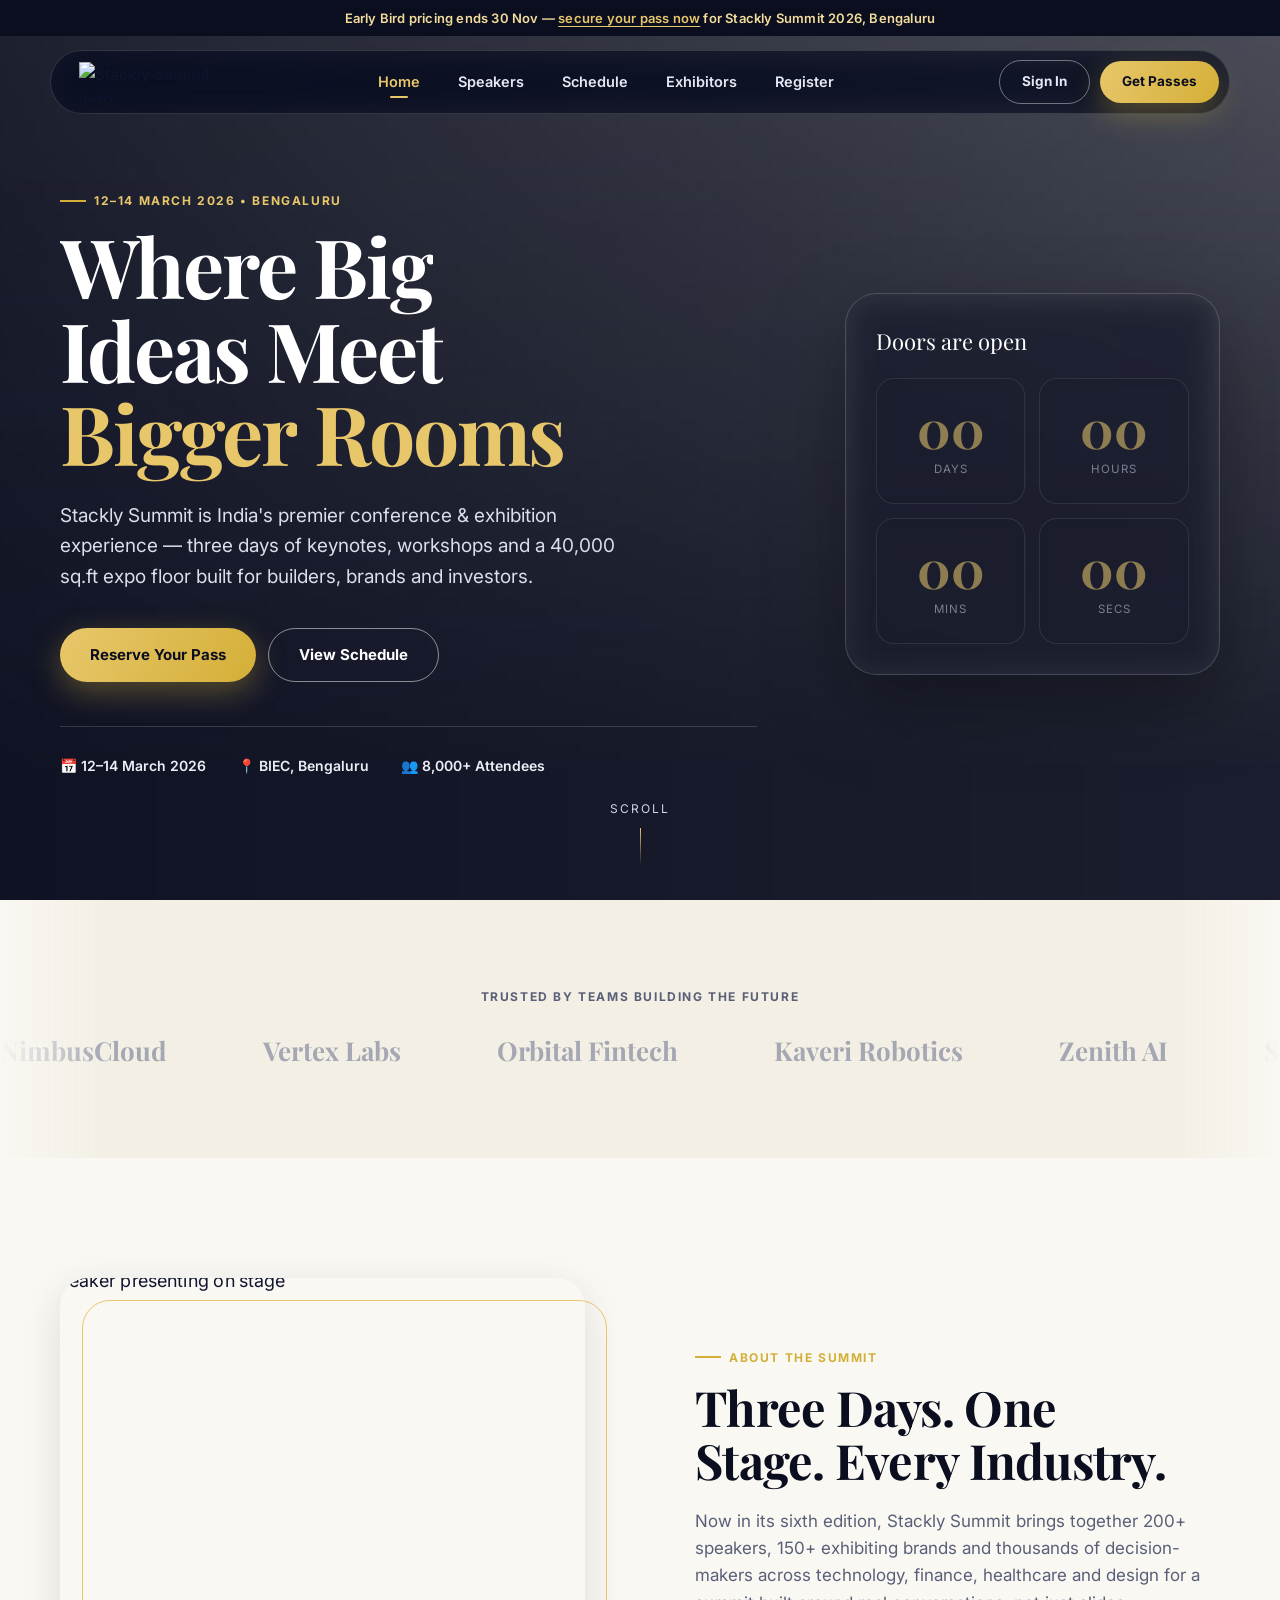
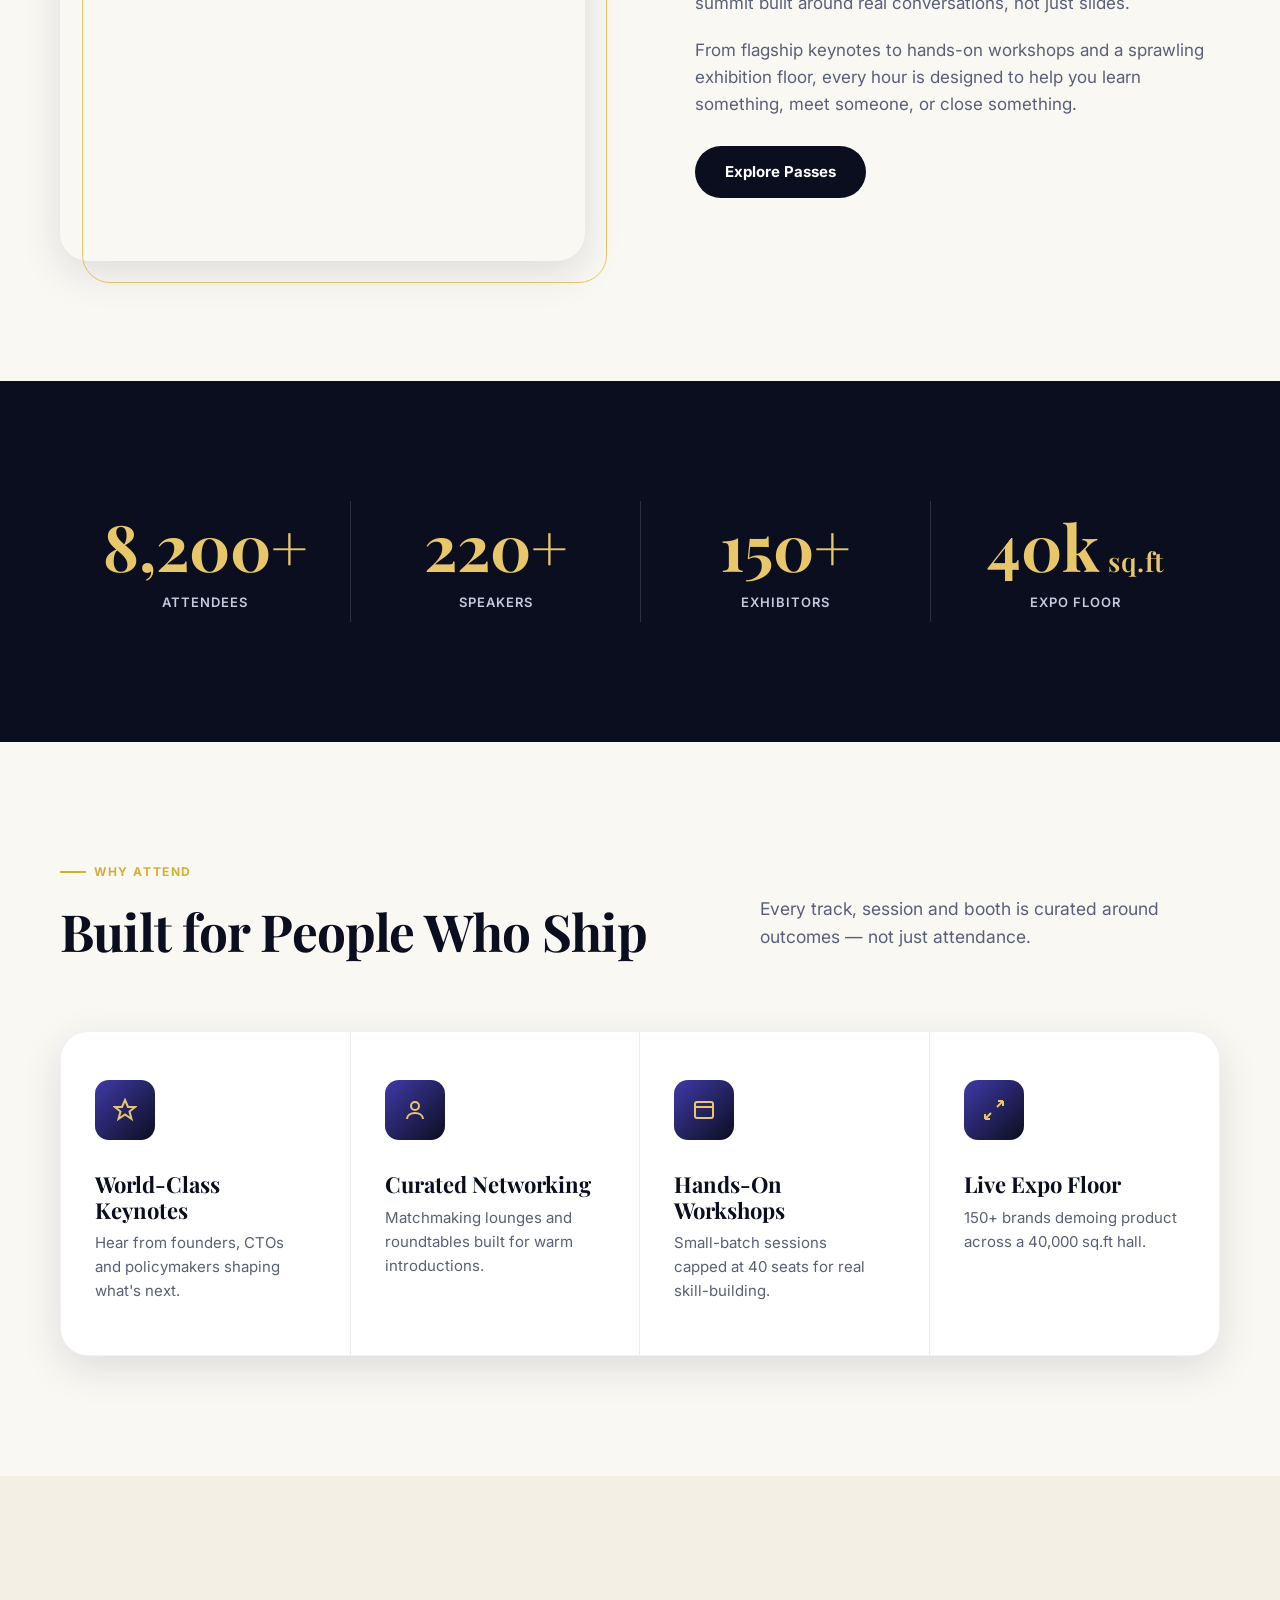
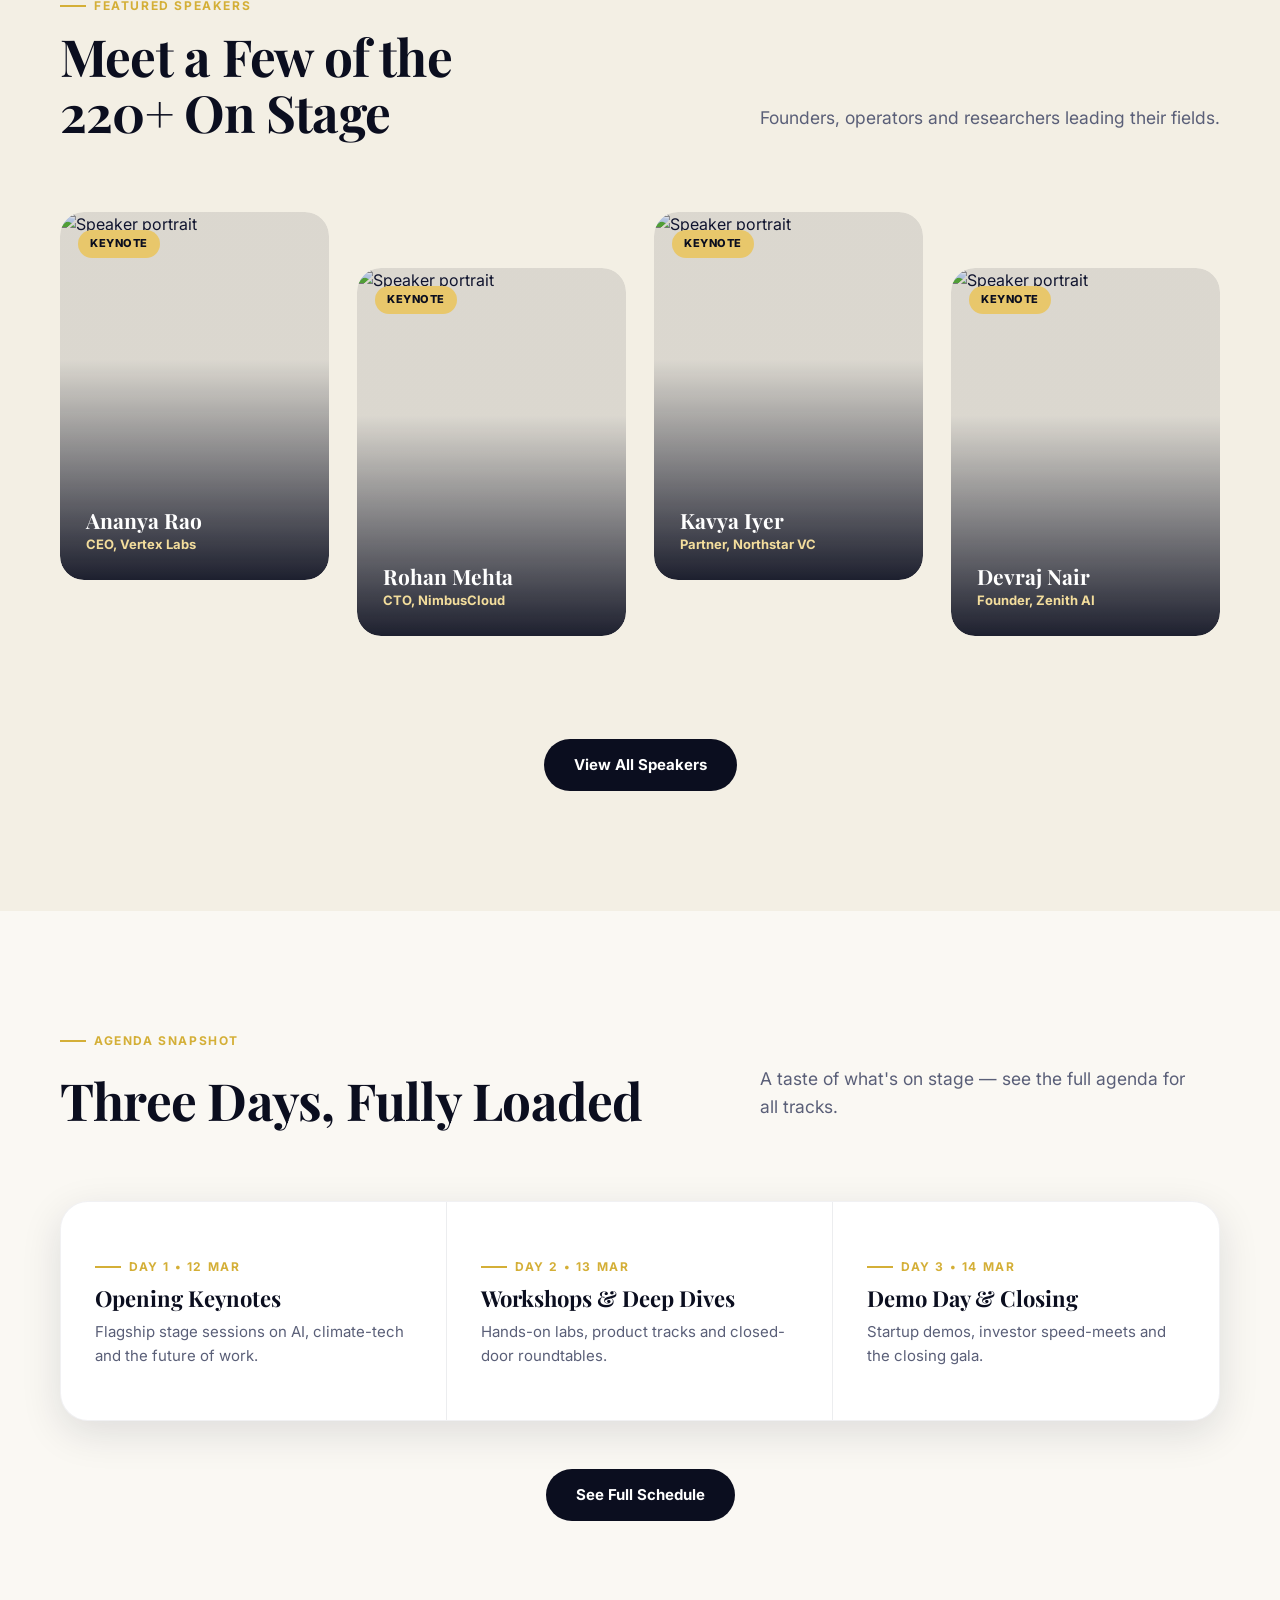
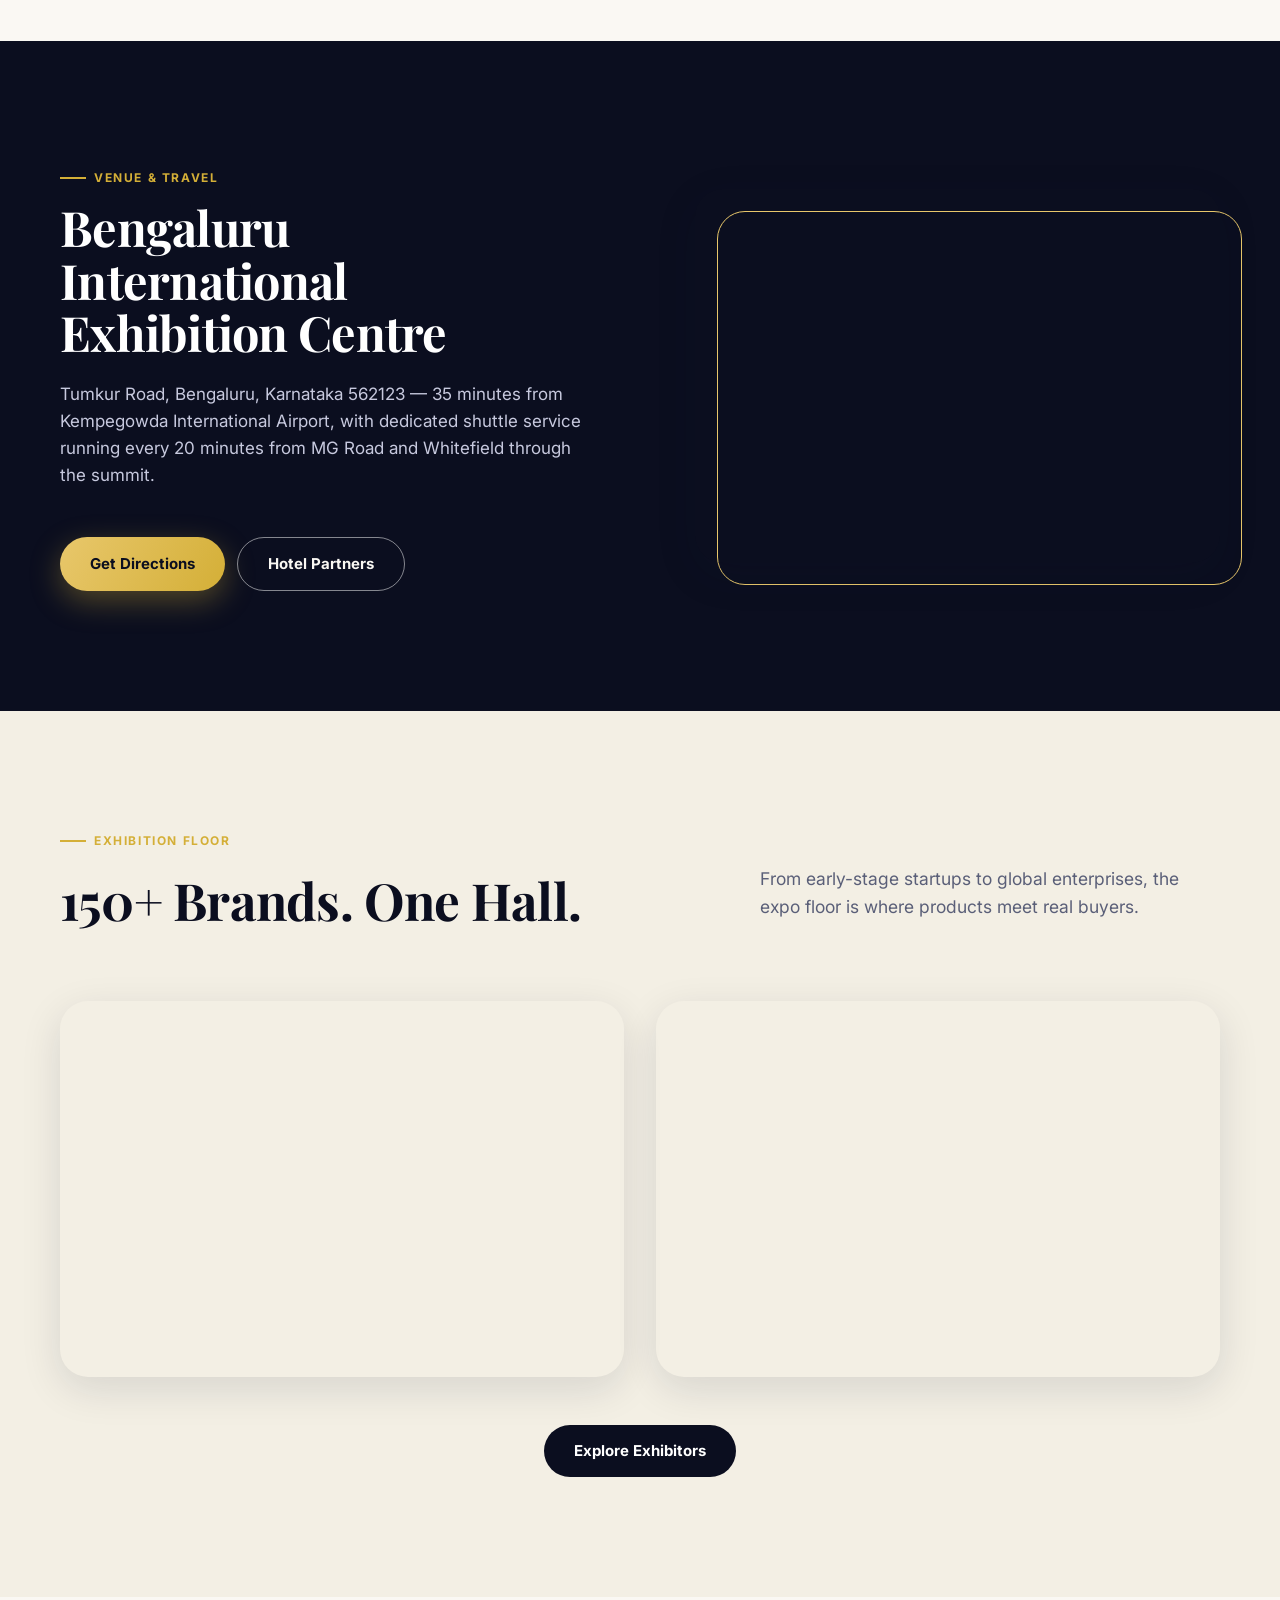
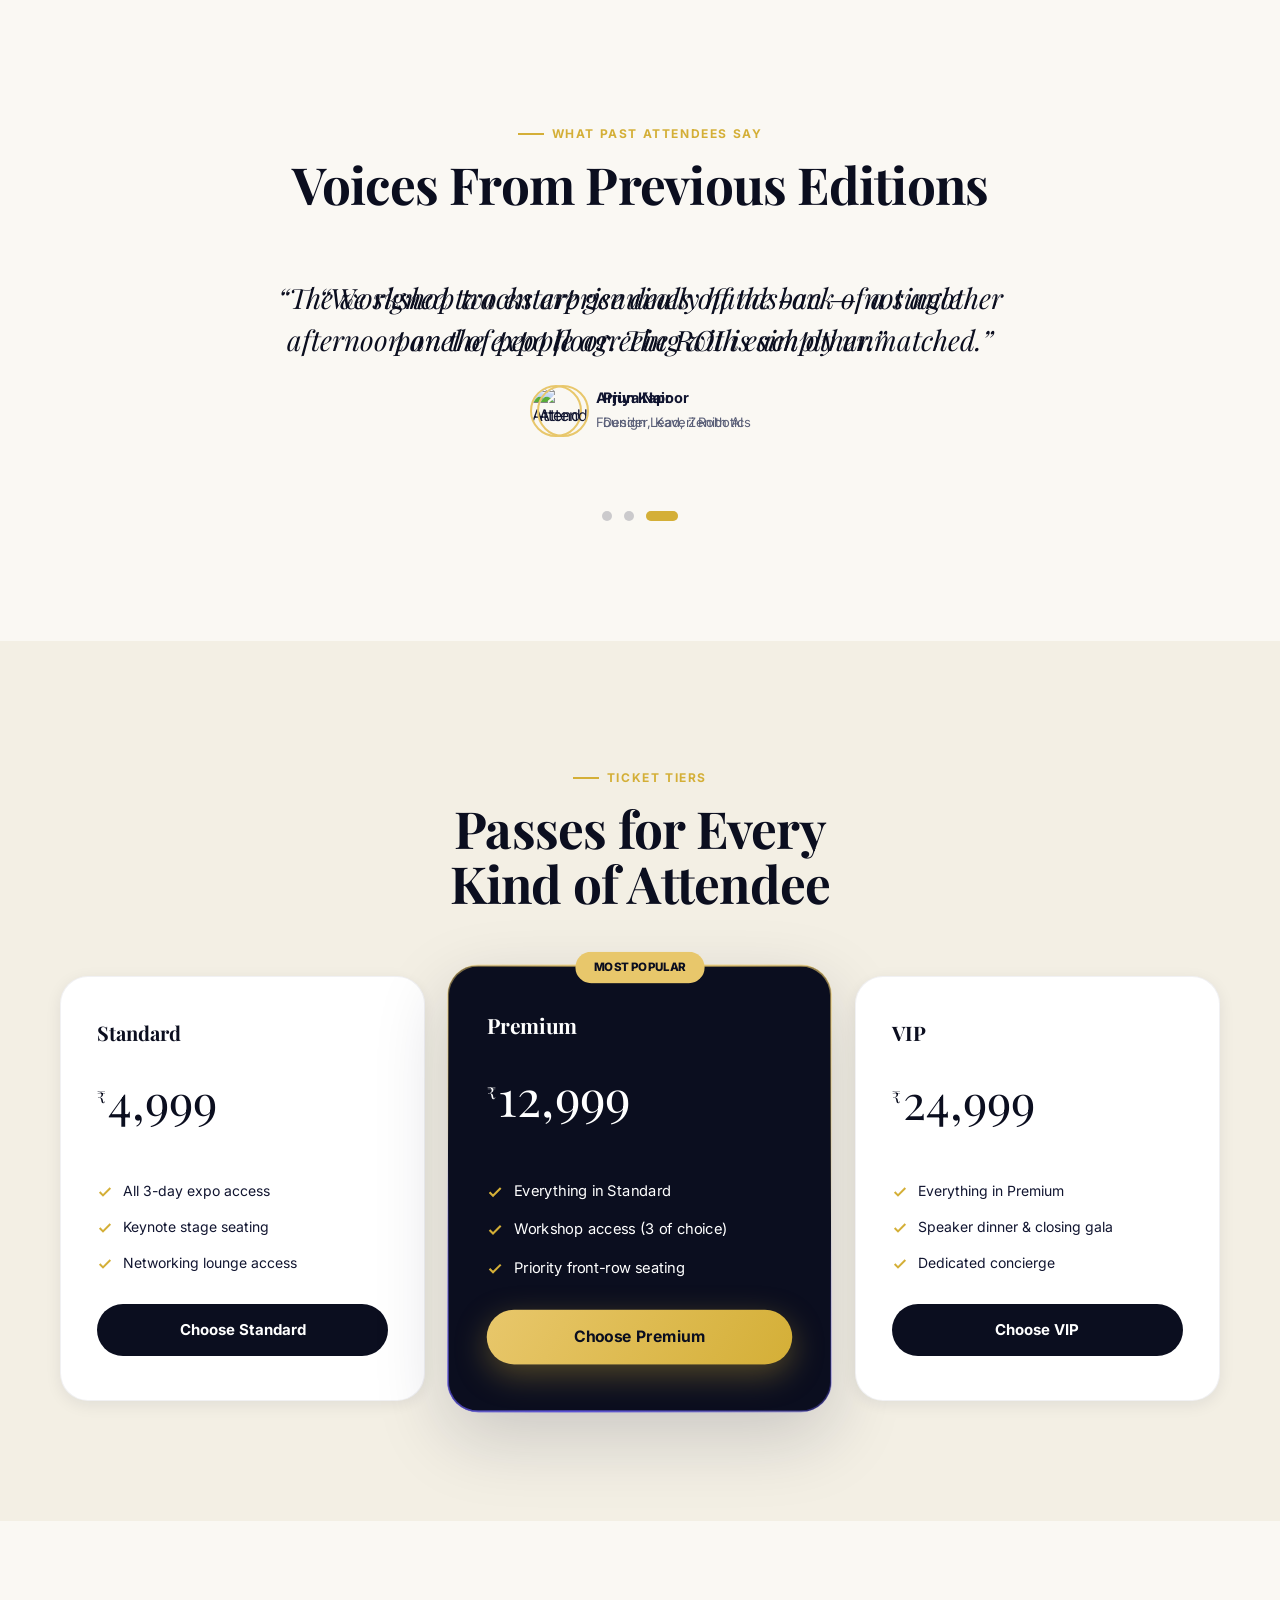
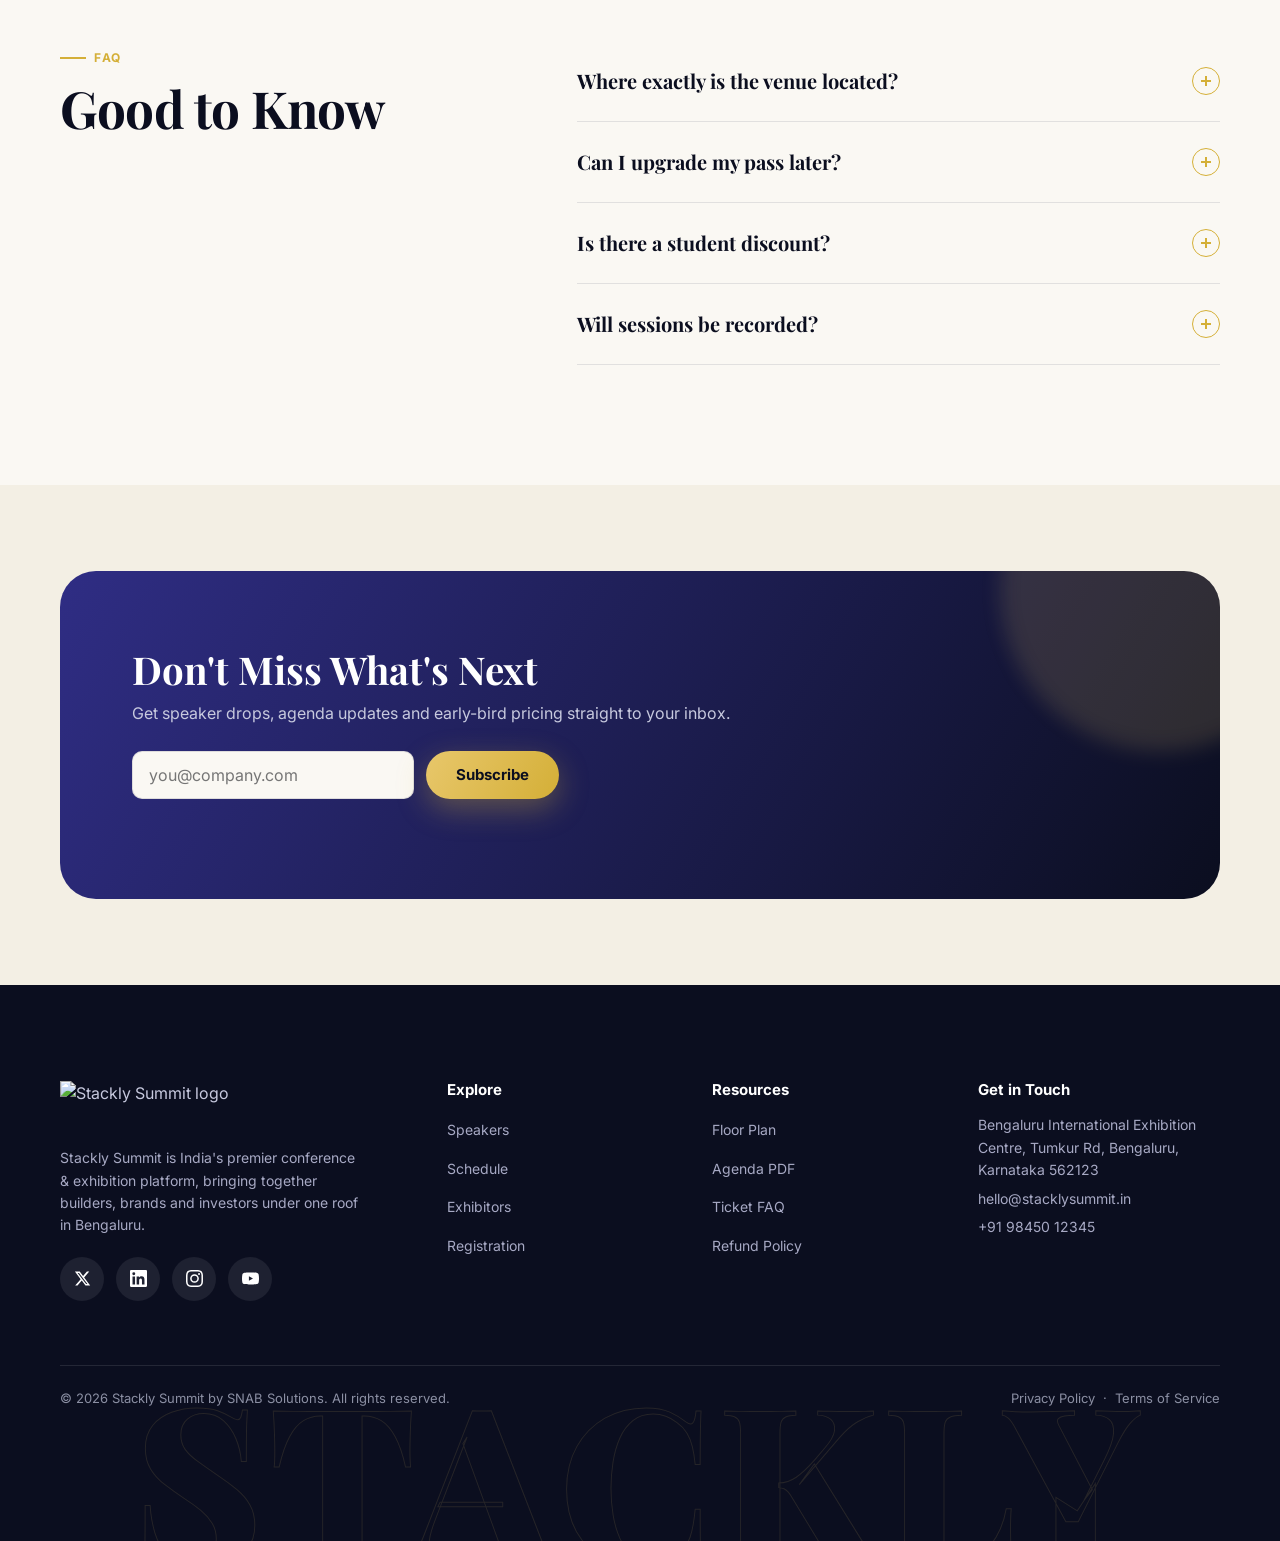
==== commit cb6530bd: "update" ====
--- a/index.html
+++ b/index.html
@@ -258,7 +258,7 @@
     <div class="container">
       <div class="footer-grid">
         <div>
-          <img loading="lazy" decoding="async" src="https://wsrv.nl/?url=https://snabsolutions.in/wp-content/uploads/2026/02/stackly-snab-solutions.png&w=280&output=webp&q=85&fit=cover&tint=D4AF37" alt="Stackly Summit logo" width="150" height="40">
+        <a href="index.html"> <img loading="lazy" decoding="async" src="https://wsrv.nl/?url=https://snabsolutions.in/wp-content/uploads/2026/02/stackly-snab-solutions.png&w=280&output=webp&q=85&fit=cover&tint=D4AF37" alt="Stackly Summit logo" width="150" height="40"></a> 
           <p>Stackly Summit is India's premier conference &amp; exhibition platform, bringing together builders, brands and investors under one roof in Bengaluru.</p>
           <div class="footer-social">
             <a href="404.html" aria-label="X (Twitter)"><svg viewBox="0 0 24 24" fill="currentColor"><path d="M18.244 2.25h3.308l-7.227 8.26 8.502 11.24h-6.657l-5.214-6.817L4.99 21.75H1.68l7.73-8.835L1.254 2.25H8.08l4.713 6.231zm-1.161 17.52h1.833L7.084 4.126H5.117z"/></svg></a>
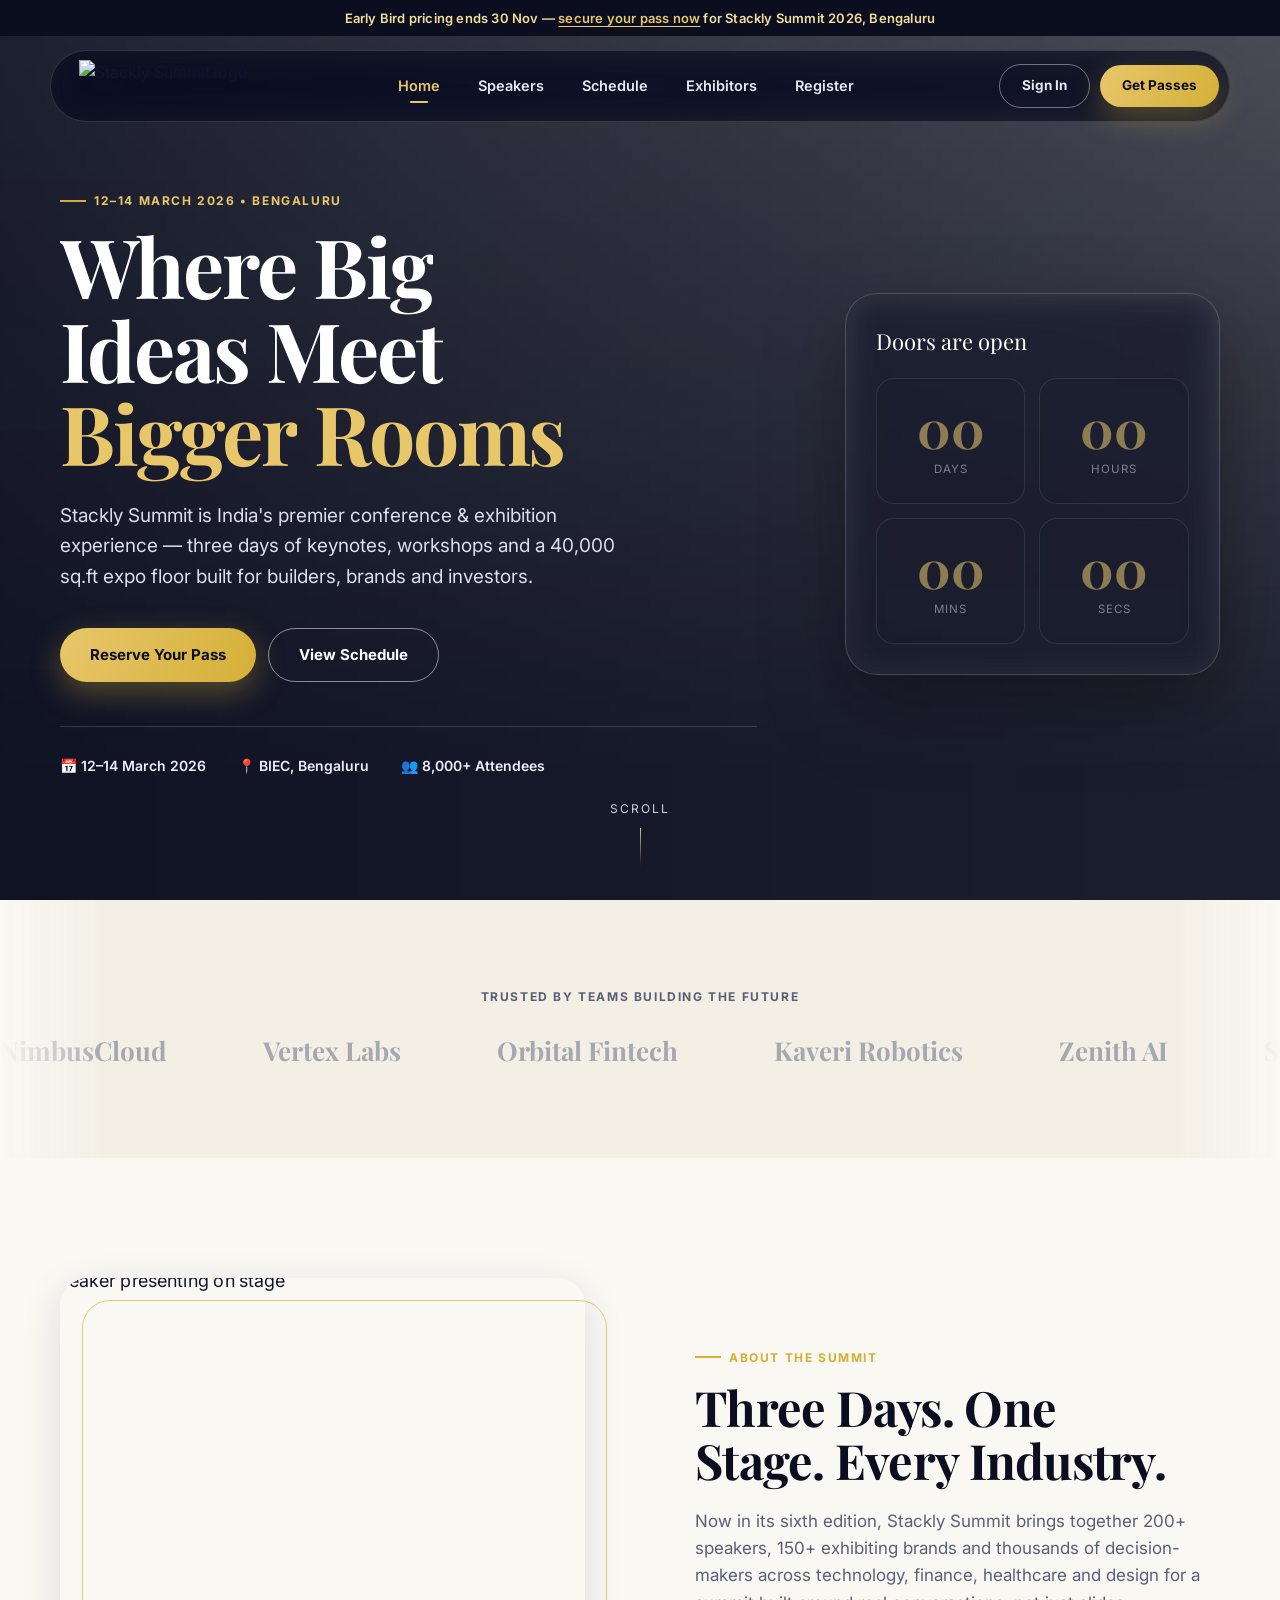
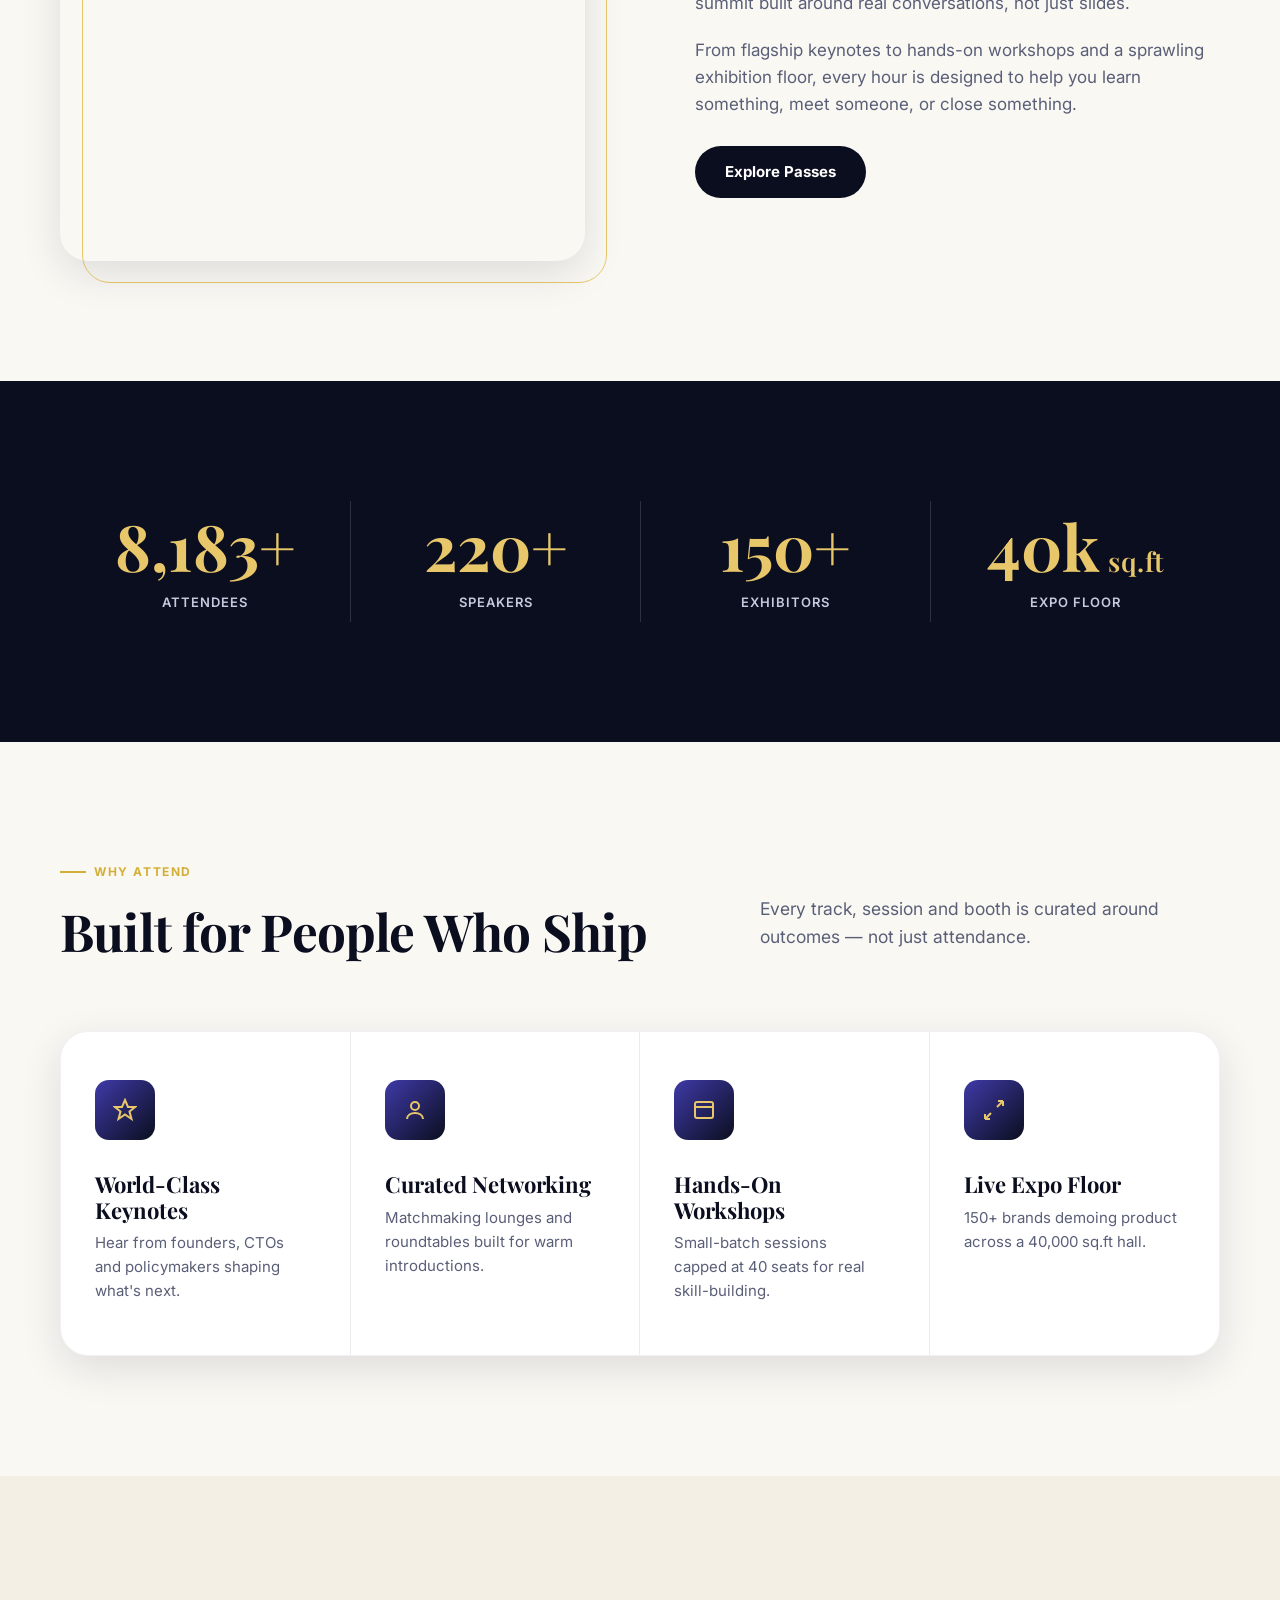
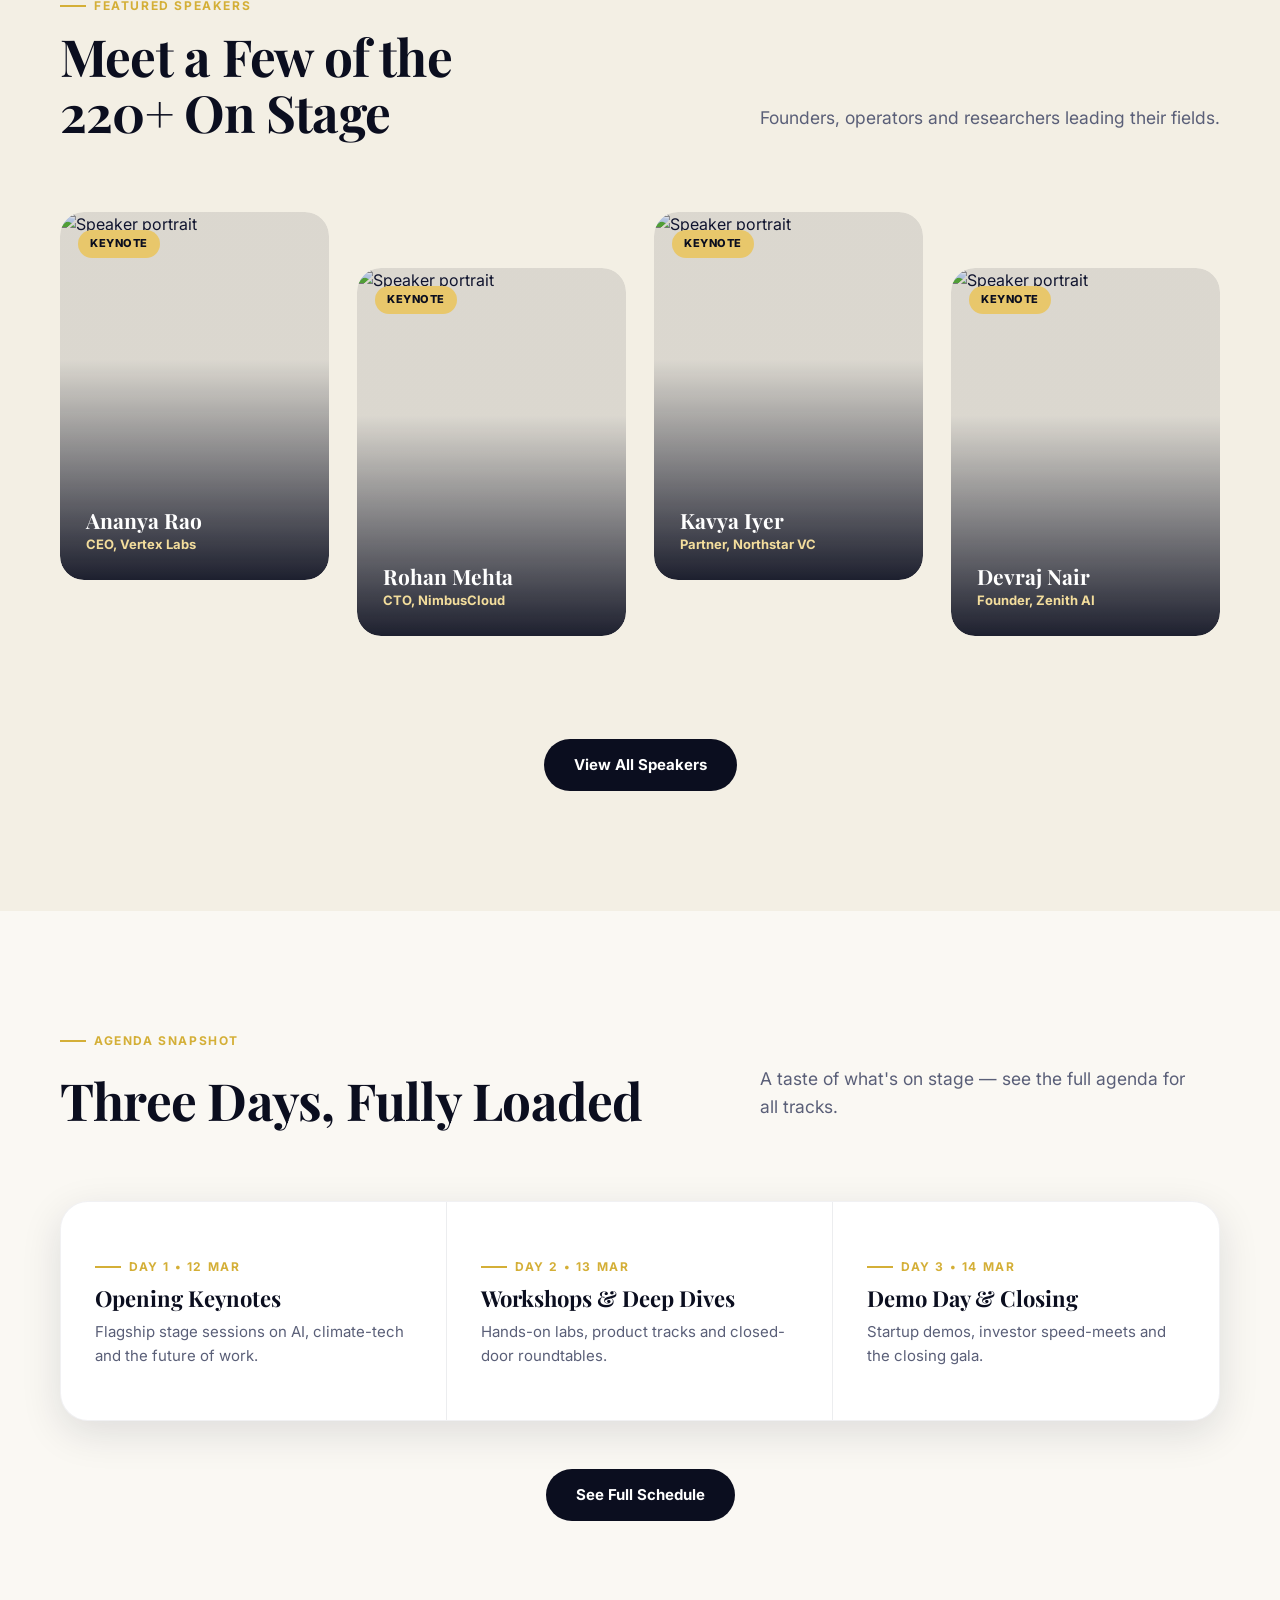
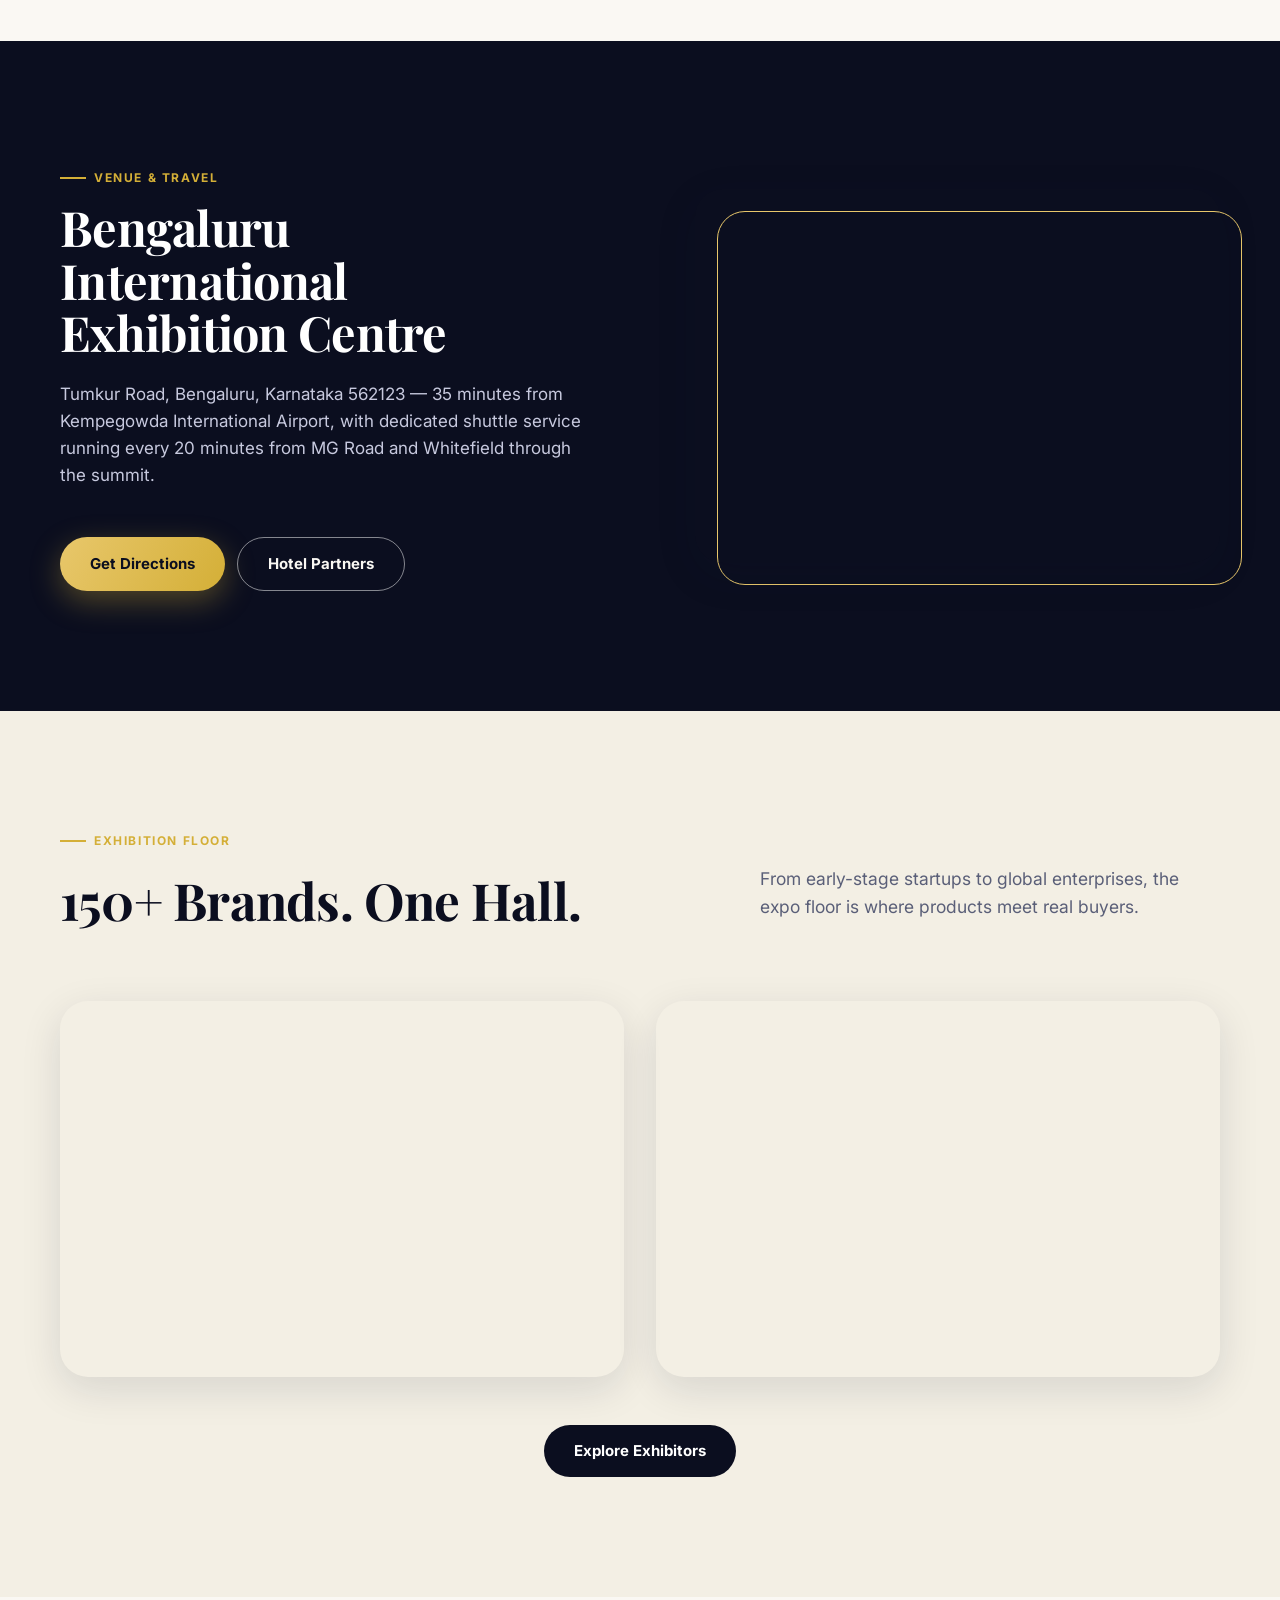
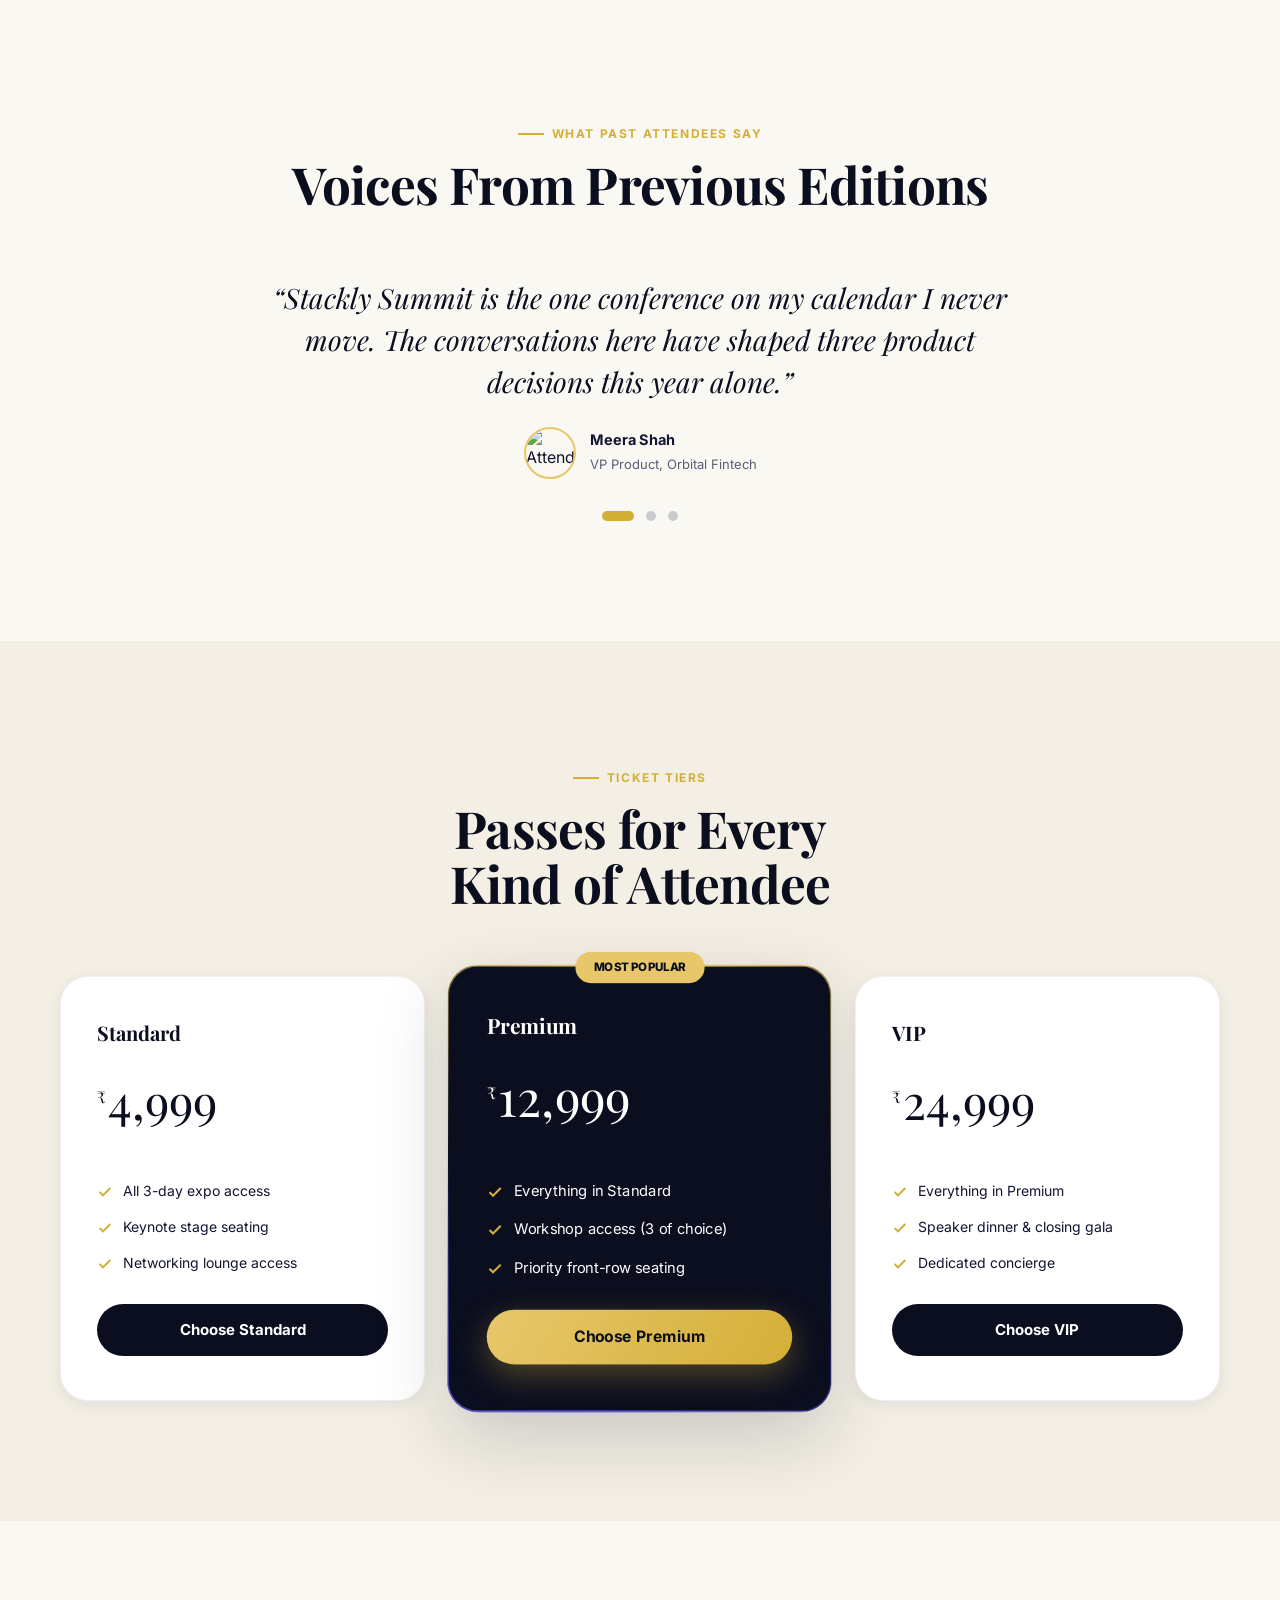
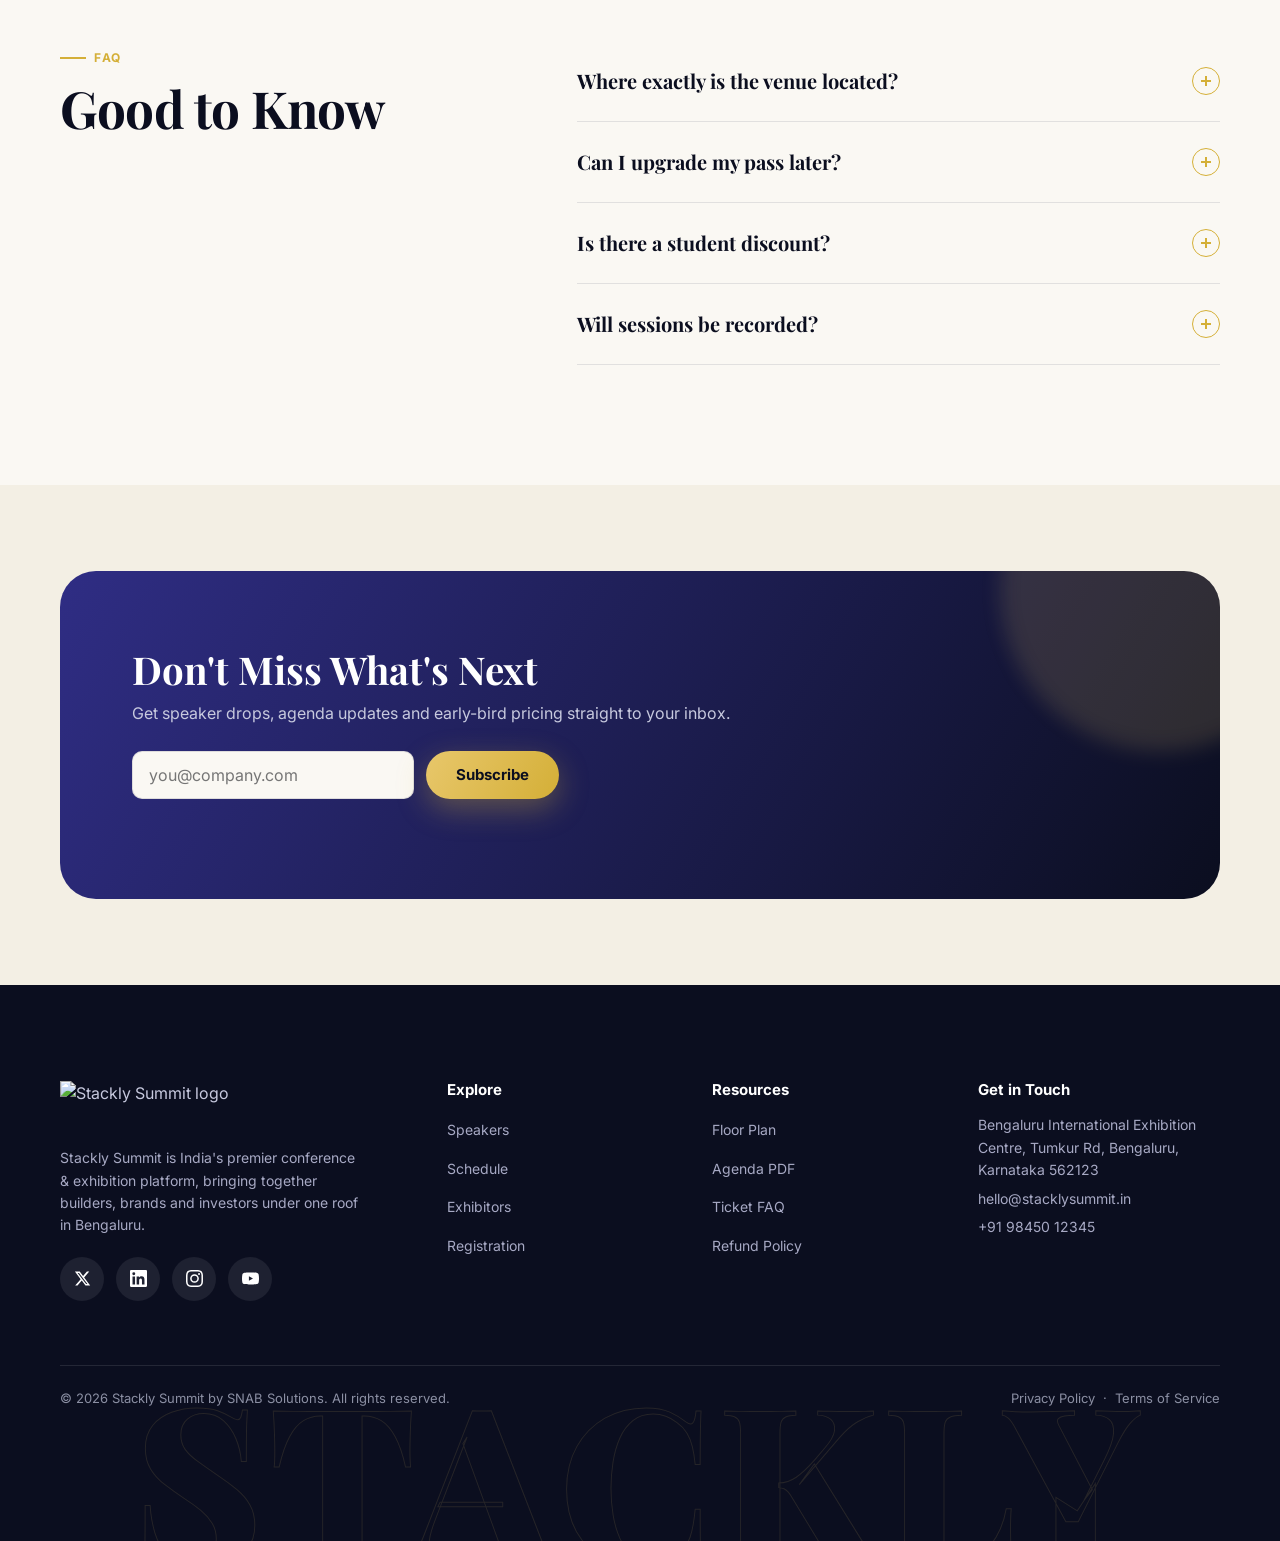
==== commit f971dbbb: "update" ====
--- a/index.html
+++ b/index.html
@@ -43,7 +43,7 @@
   </div>
 
   <section class="hero">
-    <div class="hero-bg"><img fetchpriority="high" src="https://wsrv.nl/?url=https://images.unsplash.com/photo-1540575467063-178a50c2df87?auto=format&w=1920&h=1200&q=80&fit=crop&output=webp&q=70" alt="Conference audience at Stackly Summit" width="1920" height="1200"></div>
+    <div class="hero-bg"><img fetchpriority="high" src="https://wsrv.nl/?url=https://images.unsplash.com/photo-1540575467063-178a50c2df87?auto=format&w=1600&h=1000&q=80&fit=crop&output=webp&q=52" alt="Conference audience at Stackly Summit" width="1920" height="1200"></div>
     <div class="container hero-content">
       <div class="eyebrow">12&ndash;14 March 2026 &bull; Bengaluru</div>
       <h1>Where Big Ideas Meet <em>Bigger Rooms</em></h1>
@@ -78,7 +78,7 @@
   <section id="about">
     <div class="container two-col">
       <div class="reveal">
-        <div class="img-frame"><img loading="lazy" decoding="async" src="https://wsrv.nl/?url=https://images.unsplash.com/photo-1517457373958-b7bdd4587205?auto=format&w=900&h=1000&q=80&fit=crop&output=webp&q=68" alt="Speaker presenting on stage" width="900" height="1000"></div>
+        <div class="img-frame"><img loading="lazy" decoding="async" src="https://wsrv.nl/?url=https://images.unsplash.com/photo-1517457373958-b7bdd4587205?auto=format&w=760&h=844&q=80&fit=crop&output=webp&q=58" alt="Speaker presenting on stage" width="900" height="1000"></div>
       </div>
       <div class="reveal reveal-delay-1">
         <div class="eyebrow">About the Summit</div>
@@ -124,16 +124,16 @@
       </div>
       <div class="grid grid-4">
         <div class="speaker-card reveal reveal-delay-0">
-          <div class="img-wrap"><span class="tag">Keynote</span><img loading="lazy" decoding="async" src="https://wsrv.nl/?url=https://images.unsplash.com/photo-1633332755192-727a05c4013d?auto=format&w=440&h=505&q=80&fit=crop&output=webp&q=72" alt="Speaker portrait" width="440" height="506"></div>
+          <div class="img-wrap"><span class="tag">Keynote</span><img loading="lazy" decoding="async" src="https://wsrv.nl/?url=https://images.unsplash.com/photo-1633332755192-727a05c4013d?auto=format&w=380&h=436&q=80&fit=crop&output=webp&q=62" alt="Speaker portrait" width="440" height="506"></div>
           <div class="body"><h3>Ananya Rao</h3><p class="role">CEO, Vertex Labs</p></div>
         </div><div class="speaker-card reveal reveal-delay-1">
-          <div class="img-wrap"><span class="tag">Keynote</span><img loading="lazy" decoding="async" src="https://wsrv.nl/?url=https://images.unsplash.com/photo-1573497019940-1c28c88b4f3e?auto=format&w=440&h=505&q=80&fit=crop&output=webp&q=72" alt="Speaker portrait" width="440" height="506"></div>
+          <div class="img-wrap"><span class="tag">Keynote</span><img loading="lazy" decoding="async" src="https://wsrv.nl/?url=https://images.unsplash.com/photo-1573497019940-1c28c88b4f3e?auto=format&w=380&h=436&q=80&fit=crop&output=webp&q=62" alt="Speaker portrait" width="440" height="506"></div>
           <div class="body"><h3>Rohan Mehta</h3><p class="role">CTO, NimbusCloud</p></div>
         </div><div class="speaker-card reveal reveal-delay-2">
-          <div class="img-wrap"><span class="tag">Keynote</span><img loading="lazy" decoding="async" src="https://wsrv.nl/?url=https://images.unsplash.com/photo-1560250097-0b93528c311a?auto=format&w=440&h=505&q=80&fit=crop&output=webp&q=72" alt="Speaker portrait" width="440" height="506"></div>
+          <div class="img-wrap"><span class="tag">Keynote</span><img loading="lazy" decoding="async" src="https://wsrv.nl/?url=https://images.unsplash.com/photo-1560250097-0b93528c311a?auto=format&w=380&h=436&q=80&fit=crop&output=webp&q=62" alt="Speaker portrait" width="440" height="506"></div>
           <div class="body"><h3>Kavya Iyer</h3><p class="role">Partner, Northstar VC</p></div>
         </div><div class="speaker-card reveal reveal-delay-3">
-          <div class="img-wrap"><span class="tag">Keynote</span><img loading="lazy" decoding="async" src="https://wsrv.nl/?url=https://images.unsplash.com/photo-1500648767791-00dcc994a43e?auto=format&w=440&h=505&q=80&fit=crop&output=webp&q=72" alt="Speaker portrait" width="440" height="506"></div>
+          <div class="img-wrap"><span class="tag">Keynote</span><img loading="lazy" decoding="async" src="https://wsrv.nl/?url=https://images.unsplash.com/photo-1500648767791-00dcc994a43e?auto=format&w=380&h=436&q=80&fit=crop&output=webp&q=62" alt="Speaker portrait" width="440" height="506"></div>
           <div class="body"><h3>Devraj Nair</h3><p class="role">Founder, Zenith AI</p></div>
         </div>
       </div>
@@ -166,7 +166,7 @@
         <div class="hero-actions mt-40"><a href="#" class="btn btn-gold">Get Directions</a><a href="#" class="btn btn-outline">Hotel Partners</a></div>
       </div>
       <div class="reveal reveal-delay-1">
-        <div class="img-frame"><img loading="lazy" decoding="async" src="https://wsrv.nl/?url=https://images.unsplash.com/photo-1521737604893-d14cc237f11d?auto=format&w=900&h=640&q=80&fit=crop&output=webp&q=68" alt="Bengaluru exhibition venue exterior" width="900" height="640"></div>
+        <div class="img-frame"><img loading="lazy" decoding="async" src="https://wsrv.nl/?url=https://images.unsplash.com/photo-1521737604893-d14cc237f11d?auto=format&w=760&h=541&q=80&fit=crop&output=webp&q=58" alt="Bengaluru exhibition venue exterior" width="900" height="640"></div>
       </div>
     </div>
   </section>
@@ -179,8 +179,8 @@
         <p>From early-stage startups to global enterprises, the expo floor is where products meet real buyers.</p>
       </div>
       <div class="grid grid-2">
-        <div class="img-frame reveal"><img loading="lazy" decoding="async" src="https://wsrv.nl/?url=https://images.unsplash.com/photo-1591115765373-5207764f72e7?auto=format&w=900&h=600&q=80&fit=crop&output=webp&q=68" alt="Exhibition booth with visitors" width="900" height="600"></div>
-        <div class="img-frame reveal reveal-delay-1"><img loading="lazy" decoding="async" src="https://wsrv.nl/?url=https://images.unsplash.com/photo-1531058020387-3be344556be6?auto=format&w=900&h=600&q=80&fit=crop&output=webp&q=68" alt="Exhibitors demoing product" width="900" height="600"></div>
+        <div class="img-frame reveal"><img loading="lazy" decoding="async" src="https://wsrv.nl/?url=https://images.unsplash.com/photo-1591115765373-5207764f72e7?auto=format&w=760&h=507&q=80&fit=crop&output=webp&q=58" alt="Exhibition booth with visitors" width="900" height="600"></div>
+        <div class="img-frame reveal reveal-delay-1"><img loading="lazy" decoding="async" src="https://wsrv.nl/?url=https://images.unsplash.com/photo-1531058020387-3be344556be6?auto=format&w=760&h=507&q=80&fit=crop&output=webp&q=58" alt="Exhibitors demoing product" width="900" height="600"></div>
       </div>
       <div class="text-center mt-40"><a href="exhibitors.html" class="btn btn-navy">Explore Exhibitors</a></div>
     </div>
@@ -193,9 +193,9 @@
         <h2>Voices From Previous Editions</h2>
       </div>
       <div class="testi-slider reveal">
-        <div class="testi-slide active"><p>&ldquo;Stackly Summit is the one conference on my calendar I never move. The conversations here have shaped three product decisions this year alone.&rdquo;</p><div class="testi-author"><img loading="lazy" decoding="async" src="https://wsrv.nl/?url=https://images.unsplash.com/photo-1519085360753-af0119f7cbe7?auto=format&w=120&h=120&q=80&fit=crop&output=webp&q=72" alt="Attendee portrait"><div><strong>Meera Shah</strong><span>VP Product, Orbital Fintech</span></div></div></div>
-        <div class="testi-slide"><p>&ldquo;We signed two enterprise deals off the back of a single afternoon on the expo floor. The ROI is simply unmatched.&rdquo;</p><div class="testi-author"><img loading="lazy" decoding="async" src="https://wsrv.nl/?url=https://images.unsplash.com/photo-1580489944761-15a19d654956?auto=format&w=120&h=120&q=80&fit=crop&output=webp&q=72" alt="Attendee portrait"><div><strong>Arjun Kapoor</strong><span>Founder, Kaveri Robotics</span></div></div></div>
-        <div class="testi-slide"><p>&ldquo;The workshop tracks are genuinely hands-on &mdash; not another panel of people agreeing with each other.&rdquo;</p><div class="testi-author"><img loading="lazy" decoding="async" src="https://wsrv.nl/?url=https://images.unsplash.com/photo-1522075469751-3a6694fb2f61?auto=format&w=120&h=120&q=80&fit=crop&output=webp&q=72" alt="Attendee portrait"><div><strong>Priya Nair</strong><span>Design Lead, Zenith AI</span></div></div></div>
+        <div class="testi-slide active"><p>&ldquo;Stackly Summit is the one conference on my calendar I never move. The conversations here have shaped three product decisions this year alone.&rdquo;</p><div class="testi-author"><img loading="lazy" decoding="async" src="https://wsrv.nl/?url=https://images.unsplash.com/photo-1519085360753-af0119f7cbe7?auto=format&w=120&h=120&q=80&fit=crop&output=webp&q=65" alt="Attendee portrait"><div><strong>Meera Shah</strong><span>VP Product, Orbital Fintech</span></div></div></div>
+        <div class="testi-slide"><p>&ldquo;We signed two enterprise deals off the back of a single afternoon on the expo floor. The ROI is simply unmatched.&rdquo;</p><div class="testi-author"><img loading="lazy" decoding="async" src="https://wsrv.nl/?url=https://images.unsplash.com/photo-1580489944761-15a19d654956?auto=format&w=120&h=120&q=80&fit=crop&output=webp&q=65" alt="Attendee portrait"><div><strong>Arjun Kapoor</strong><span>Founder, Kaveri Robotics</span></div></div></div>
+        <div class="testi-slide"><p>&ldquo;The workshop tracks are genuinely hands-on &mdash; not another panel of people agreeing with each other.&rdquo;</p><div class="testi-author"><img loading="lazy" decoding="async" src="https://wsrv.nl/?url=https://images.unsplash.com/photo-1522075469751-3a6694fb2f61?auto=format&w=120&h=120&q=80&fit=crop&output=webp&q=65" alt="Attendee portrait"><div><strong>Priya Nair</strong><span>Design Lead, Zenith AI</span></div></div></div>
         <div class="testi-dots"><button class="active"></button><button></button><button></button></div>
       </div>
     </div>
--- a/assets/style.css
+++ b/assets/style.css
@@ -119,7 +119,7 @@
 header.site-header.hide{transform:translateY(-120%)}
 .nav-wrap{display:flex;align-items:center;justify-content:space-between;gap:16px;padding:10px max(var(--gutter),env(safe-area-inset-right)) 10px max(var(--gutter),env(safe-area-inset-left));max-width:var(--container);margin:0 auto}
 .logo{display:block;flex-shrink:0}
-.logo img{height:55px;width:auto;transition:transform .35s var(--ease)}
+.logo img{height:68px;width:auto;transition:transform .35s var(--ease)}
 .logo:hover img{transform:scale(1.06) rotate(-1deg)}
 nav.main-nav{display:none}
 .nav-cta{display:flex;align-items:center;gap:10px}
@@ -471,7 +471,7 @@
 @media (min-width:700px){
   :root{--gutter:32px;--sec-y:88px}
   .announce{font-size:13px}
-  .logo img{height:40px}
+  .logo img{height:52px}
   .nav-cta .btn-gold{display:inline-flex}
   .hero-actions{flex-direction:row;flex-wrap:wrap}
   .hero-actions .btn{width:auto}
